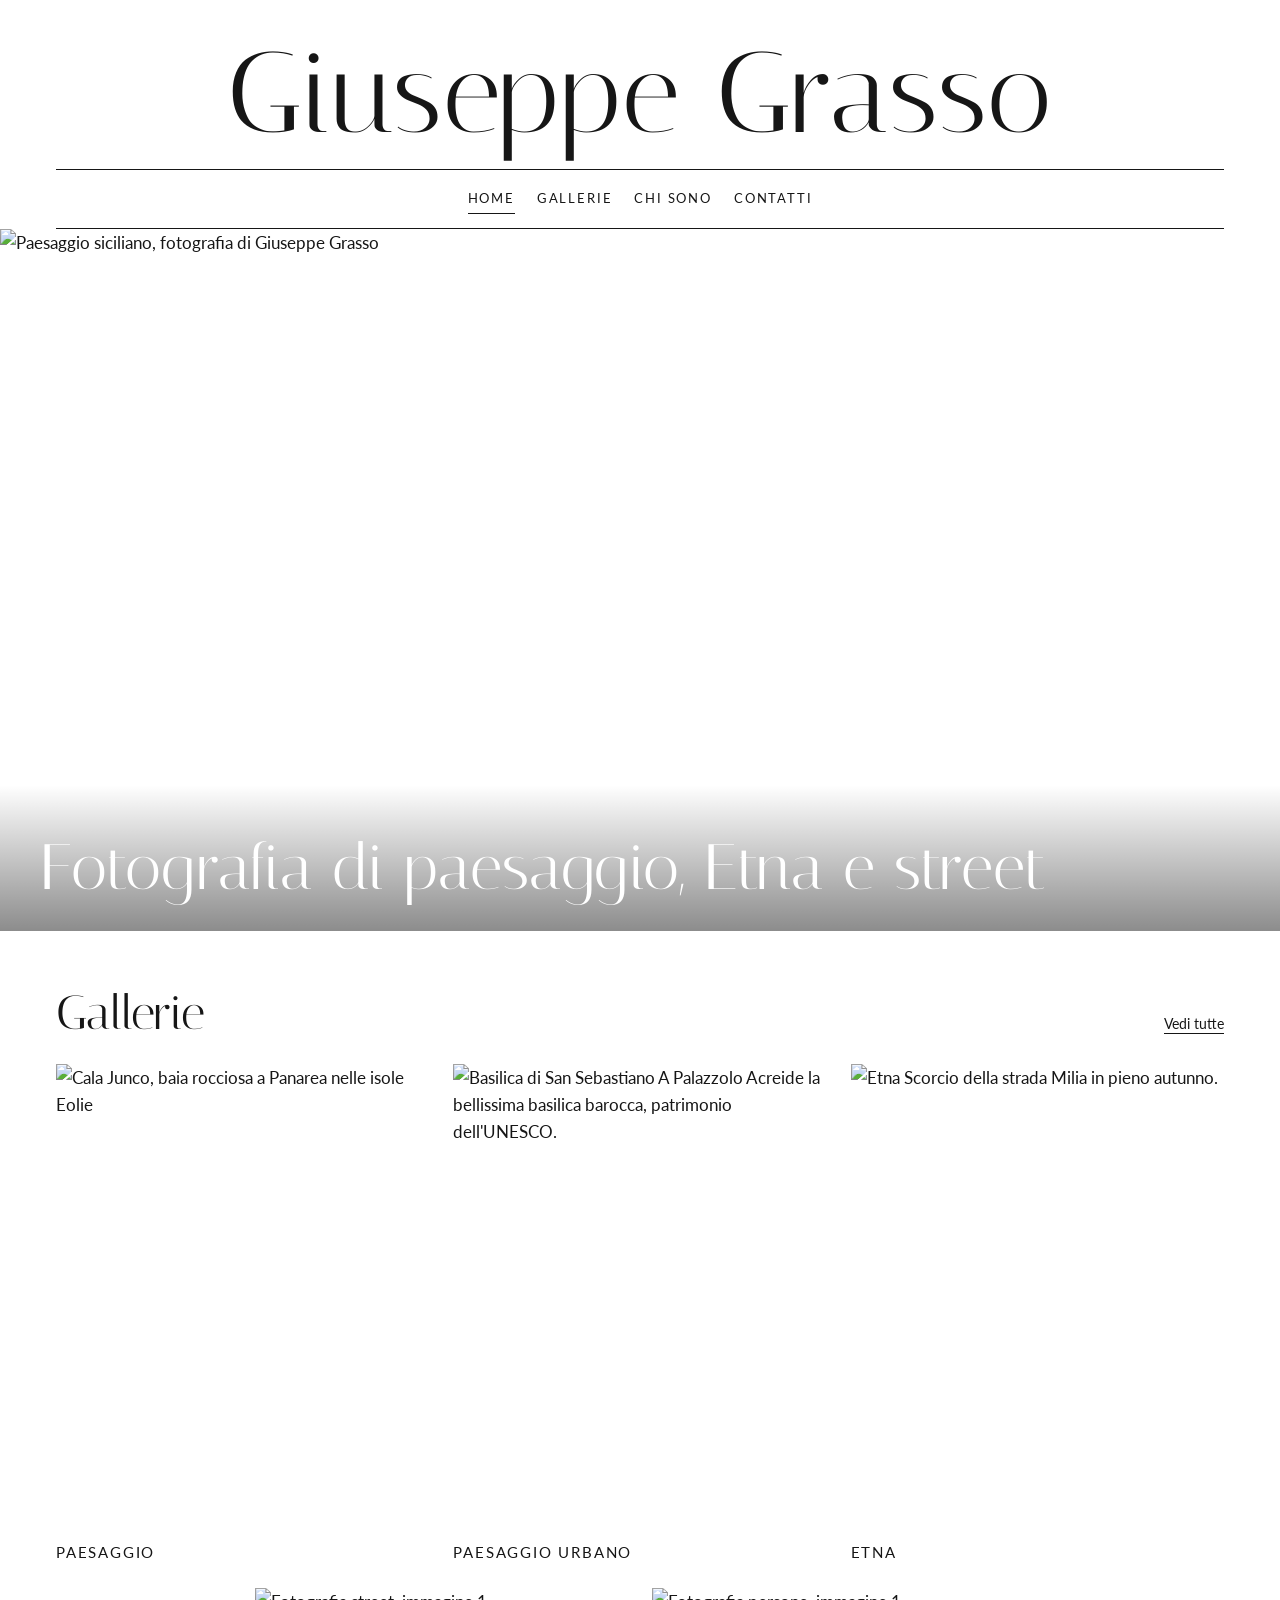
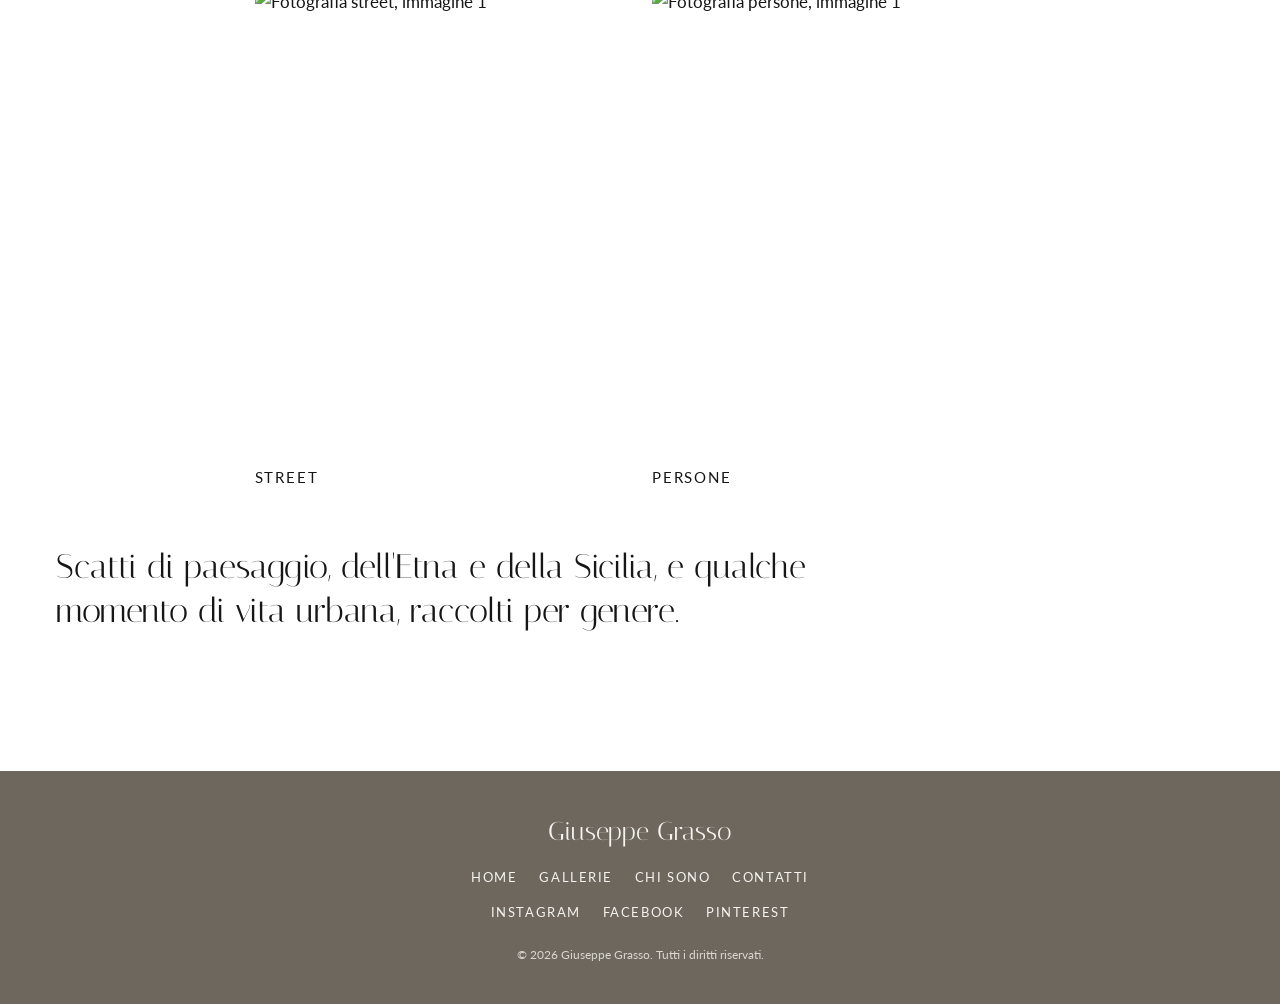
==== index.html @ 338a62e2 "Home: intestazione grande con il nome e gallerie più grandi - nome del sito in grande in alto, menu " ====
<!DOCTYPE html>
<html lang="it-it">
<head>
  <meta charset="utf-8">
  <meta name="viewport" content="width=device-width, initial-scale=1">
  <title>Giuseppe Grasso – Fotografia di paesaggio, Etna e street photography</title>
  <meta name="description" content="Portfolio fotografico di Giuseppe Grasso: paesaggi della Sicilia, Etna, street photography e ritratti.">
  <link rel="canonical" href="https://peppegrasso.it/">
  <meta property="og:type" content="website">
  <meta property="og:title" content="Giuseppe Grasso – Fotografia di paesaggio, Etna e street photography">
  <meta property="og:description" content="Portfolio fotografico di Giuseppe Grasso: paesaggi della Sicilia, Etna, street photography e ritratti.">
  <meta property="og:url" content="https://peppegrasso.it/">
  <meta property="og:image" content="https://peppegrasso.it/images/portfolio/paesaggio/big_72.jpg">
  <link rel="preconnect" href="https://fonts.googleapis.com">
  <link rel="preconnect" href="https://fonts.gstatic.com" crossorigin>
  <link href="https://fonts.googleapis.com/css2?family=Italiana&family=Lato:wght@300;400;700&display=swap" rel="stylesheet">
  <link rel="stylesheet" href="css/site.css">
</head>
<body class="page-home">
<header class="site-header site-header--home">
  <a class="brand-big" href="index.html">Giuseppe Grasso</a>
  <nav class="site-nav" aria-label="Principale">
    <a href="index.html" aria-current="page">Home</a>
    <a href="gallerie.html" >Gallerie</a>
    <a href="chi-sono.html" >Chi sono</a>
    <a href="contatti.html" >Contatti</a>
  </nav>
</header>

<main>
  <section class="hero">
    <img src="images/portfolio/paesaggio/big_72.jpg" alt="Paesaggio siciliano, fotografia di Giuseppe Grasso">
    <div class="hero-caption">
      <h1>Fotografia di paesaggio, Etna e street</h1>
    </div>
  </section>
  <section class="section">
    <div class="section-head">
      <h2>Gallerie</h2>
      <a class="more" href="gallerie.html">Vedi tutte</a>
    </div>
    <div class="genre-grid">
    <a class="genre-card" href="gallerie.html#paesaggio">
      <img src="images/portfolio/paesaggio/small_5.jpg" alt="Cala Junco, baia rocciosa a Panarea nelle isole Eolie" loading="lazy">
      <span class="genre-name">Paesaggio</span>
    </a>
    <a class="genre-card" href="gallerie.html#paesaggio-urbano">
      <img src="images/portfolio/paesaggio-urbano/small_84.jpg" alt="Basilica di San Sebastiano A Palazzolo Acreide la bellissima basilica barocca, patrimonio dell&#x27;UNESCO." loading="lazy">
      <span class="genre-name">Paesaggio urbano</span>
    </a>
    <a class="genre-card" href="gallerie.html#etna">
      <img src="images/portfolio/etna/small_20.jpg" alt="Etna Scorcio della strada Milia in pieno autunno." loading="lazy">
      <span class="genre-name">Etna</span>
    </a>
    <a class="genre-card" href="gallerie.html#street">
      <img src="images/portfolio/street/small_97.jpg" alt="Fotografia street, immagine 1" loading="lazy">
      <span class="genre-name">Street</span>
    </a>
    <a class="genre-card" href="gallerie.html#persone">
      <img src="images/portfolio/persone/small_13.jpg" alt="Fotografia persone, immagine 1" loading="lazy">
      <span class="genre-name">Persone</span>
    </a>
    </div>
  </section>
  <section class="section intro">
    <p>Scatti di paesaggio, dell'Etna e della Sicilia, e qualche momento di vita urbana, raccolti per genere.</p>
  </section>
</main>
<footer class="site-footer">
  <div class="footer-inner">
    <p class="footer-name">Giuseppe Grasso</p>
    <nav class="footer-nav" aria-label="Footer">
      <a href="index.html">Home</a>
      <a href="gallerie.html">Gallerie</a>
      <a href="chi-sono.html">Chi sono</a>
      <a href="contatti.html">Contatti</a>
    </nav>
    <p class="footer-social">
      <a href="https://www.instagram.com/giuseppegrasso.me/" rel="noopener">Instagram</a>
      <a href="https://www.facebook.com/peppegrasso" rel="noopener">Facebook</a>
      <a href="https://www.pinterest.it/giuseppegrasso/boards/" rel="noopener">Pinterest</a>
    </p>
    <p class="footer-copy">&copy; 2026 Giuseppe Grasso. Tutti i diritti riservati.</p>
  </div>
</footer>

</body>
</html>
---- css/site.css ----
/* Giuseppe Grasso – prototipo fase 3 */
:root {
  --bg: #ffffff;
  --grey: #f4f4f2;
  --text: #161616;
  --muted: #6b6b6b;
  --taupe: #6e675e;
  --taupe-text: #f5f3ef;
  --serif: 'Italiana', 'Times New Roman', serif;
  --sans: 'Lato', Arial, sans-serif;
  --gutter: 16px;
  --max: 1200px;
}
* { box-sizing: border-box; }
[hidden] { display: none !important; }
html { -webkit-text-size-adjust: 100%; }
body {
  margin: 0;
  background: var(--bg);
  color: var(--text);
  font-family: var(--sans);
  font-size: 17px;
  line-height: 1.6;
}
img { max-width: 100%; height: auto; display: block; }
a { color: inherit; }
h1, h2 { font-family: var(--serif); font-weight: 400; line-height: 1.1; margin: 0; }
h1 { font-size: clamp(48px, 7vw, 88px); }
h2 { font-size: clamp(32px, 4vw, 48px); }
p { margin: 0 0 1em; }

/* header */
.site-header {
  display: flex; flex-wrap: wrap; align-items: center; justify-content: space-between;
  gap: 12px 24px; padding: 20px var(--gutter); max-width: var(--max); margin: 0 auto;
  border-bottom: 1px solid var(--text);
}
.brand { font-family: var(--serif); font-size: 30px; text-decoration: none; letter-spacing: .5px; }
.site-nav { display: flex; flex-wrap: wrap; gap: 6px 22px; }
.site-nav a {
  font-size: 13px; text-transform: uppercase; letter-spacing: .14em; text-decoration: none;
  padding: 4px 0; border-bottom: 1px solid transparent;
}
.site-nav a:hover, .site-nav a[aria-current="page"] { border-bottom-color: var(--text); }

/* layout helpers */
main { display: block; }
.section { max-width: var(--max); margin: 0 auto; padding: 56px var(--gutter); }
.section-head { display: flex; align-items: baseline; justify-content: space-between; gap: 16px; margin-bottom: 24px; }
.more { font-size: 14px; text-decoration: underline; text-underline-offset: 4px; }

/* home */
.hero { position: relative; margin: 0; }
.hero img { width: 100%; height: min(78vh, 760px); min-height: 360px; object-fit: cover; }
.hero-caption {
  position: absolute; left: 0; right: 0; bottom: 0; padding: 48px var(--gutter) 28px;
  background: linear-gradient(to top, rgba(0,0,0,.45), transparent);
  color: #fff;
}
.hero-caption h1 { font-size: clamp(36px, 5vw, 64px); max-width: var(--max); margin: 0 auto; }
.genre-grid { display: grid; grid-template-columns: repeat(2, 1fr); gap: 16px; }
.genre-card { text-decoration: none; display: block; }
.genre-card img { width: 100%; aspect-ratio: 4 / 5; object-fit: cover; transition: opacity .3s; }
.genre-card:hover img { opacity: .85; }
.genre-name { display: block; margin-top: 10px; font-size: 14px; text-transform: uppercase; letter-spacing: .12em; }
.intro { padding-top: 0; }
.intro p { font-family: var(--serif); font-size: clamp(24px, 3vw, 34px); line-height: 1.3; max-width: 760px; }

/* gallerie */
.gallery-head { padding-bottom: 16px; }
.gallery-head h1 { font-size: clamp(48px, 6vw, 72px); margin-bottom: 20px; }
.toolbar { display: flex; flex-wrap: wrap; justify-content: space-between; align-items: center; gap: 16px; }
.filters, .sizes { display: flex; flex-wrap: wrap; gap: 8px; }
.chip {
  font: inherit; font-size: 13px; text-transform: uppercase; letter-spacing: .12em;
  padding: 8px 14px; border: 1px solid var(--text); background: transparent; color: var(--text); cursor: pointer;
}
.chip.is-active, .chip:hover { background: var(--text); color: #fff; }
.gallery { --cols: 4; column-count: var(--cols); column-gap: 14px; padding: 16px var(--gutter) 64px; max-width: var(--max); margin: 0 auto; }
.gallery[data-size="s"] { --cols: 6; }
.gallery[data-size="m"] { --cols: 4; }
.gallery[data-size="l"] { --cols: 2; }
.tile { margin: 0 0 14px; break-inside: avoid; }
.tile img { width: 100%; background: var(--grey); transition: opacity .3s; }
.tile-link:hover img { opacity: .88; }

/* lightbox */
.lb {
  position: fixed; inset: 0; z-index: 50; background: rgba(12,12,12,.94);
  display: flex; align-items: center; justify-content: center; padding: 56px 56px 40px;
}
.lb figure { margin: 0; max-width: 100%; max-height: 100%; text-align: center; }
.lb img { max-width: 100%; max-height: calc(100vh - 120px); margin: 0 auto; object-fit: contain; }
.lb figcaption { color: #ddd; font-size: 14px; margin-top: 10px; min-height: 1.4em; }
.lb button {
  position: absolute; background: transparent; border: 0; color: #fff; cursor: pointer;
  font-size: 40px; line-height: 1; padding: 8px 14px; font-family: var(--sans);
}
.lb-close { top: 8px; right: 8px; font-size: 36px; }
.lb-prev { left: 4px; top: 50%; transform: translateY(-50%); }
.lb-next { right: 4px; top: 50%; transform: translateY(-50%); }

/* chi sono */
.about { display: grid; grid-template-columns: 1fr 1fr; gap: 48px; align-items: start; }
.about-photo img { width: 100%; }
.about-text h1 { margin-bottom: 24px; }
.lead { font-family: var(--serif); font-size: clamp(22px, 2.4vw, 28px); line-height: 1.35; }

/* contatti */
.contact { display: grid; grid-template-columns: 1fr 1.2fr; gap: 56px; align-items: start; }
.contact-intro h1 { margin-bottom: 24px; }
.contact-intro .mail a { font-size: 18px; }
.contact-intro .where { color: var(--muted); }
.contact-form { display: flex; flex-direction: column; gap: 6px; }
.contact-form label { font-size: 13px; text-transform: uppercase; letter-spacing: .12em; margin-top: 14px; }
.contact-form input, .contact-form textarea {
  font: inherit; font-size: 16px; padding: 10px 0; border: 0; border-bottom: 1px solid var(--text);
  background: transparent; border-radius: 0; width: 100%;
}
.contact-form textarea { resize: vertical; }
.contact-form input:focus, .contact-form textarea:focus { outline: 2px solid var(--taupe); outline-offset: 2px; }
.btn {
  align-self: flex-start; margin-top: 24px; font: inherit; font-size: 14px; text-transform: uppercase; letter-spacing: .14em;
  padding: 14px 32px; background: var(--text); color: #fff; border: 0; cursor: pointer;
}
.btn:hover { background: var(--taupe); }

/* footer */
.site-footer { background: var(--taupe); color: var(--taupe-text); margin-top: 48px; }
.footer-inner { max-width: var(--max); margin: 0 auto; padding: 40px var(--gutter); display: flex; flex-direction: column; align-items: center; gap: 14px; text-align: center; }
.footer-name { font-family: var(--serif); font-size: 26px; margin: 0; }
.footer-nav, .footer-social { display: flex; flex-wrap: wrap; justify-content: center; gap: 8px 22px; margin: 0; font-size: 13px; text-transform: uppercase; letter-spacing: .12em; }
.footer-nav a, .footer-social a { color: var(--taupe-text); text-decoration: none; }
.footer-nav a:hover, .footer-social a:hover { text-decoration: underline; }
.footer-copy { margin: 8px 0 0; font-size: 12px; opacity: .8; }

/* responsive */
@media (min-width: 720px) {
  .genre-grid { grid-template-columns: repeat(5, 1fr); }
}
@media (max-width: 719px) {
  .gallery[data-size="s"] { --cols: 3; }
  .gallery[data-size="m"] { --cols: 2; }
  .gallery[data-size="l"] { --cols: 1; }
  .lb { padding: 48px 12px 32px; }
  .lb-prev, .lb-next { font-size: 34px; }
  .about, .contact { grid-template-columns: 1fr; gap: 32px; }
}

/* home: intestazione grande con il nome */
.site-header--home {
  flex-direction: column; align-items: center; justify-content: center; text-align: center;
  padding: 36px var(--gutter) 0; gap: 18px; border-bottom: 0;
}
.brand-big {
  font-family: var(--serif); font-size: clamp(54px, 9vw, 116px); line-height: 1;
  letter-spacing: .01em; text-decoration: none; text-align: center;
}
.site-header--home .site-nav {
  justify-content: center; width: 100%; max-width: var(--max);
  border-top: 1px solid var(--text); border-bottom: 1px solid var(--text);
  padding: 14px 0; margin: 0 auto;
}
/* home: card gallerie più grandi, 3 per riga (le ultime due centrate) */
@media (min-width: 720px) {
  .genre-grid { display: flex; flex-wrap: wrap; justify-content: center; gap: 24px; }
  .genre-grid .genre-card { flex: 0 0 calc((100% - 48px) / 3); }
  .genre-card img { aspect-ratio: 4 / 5; }
  .genre-name { font-size: 15px; }
}
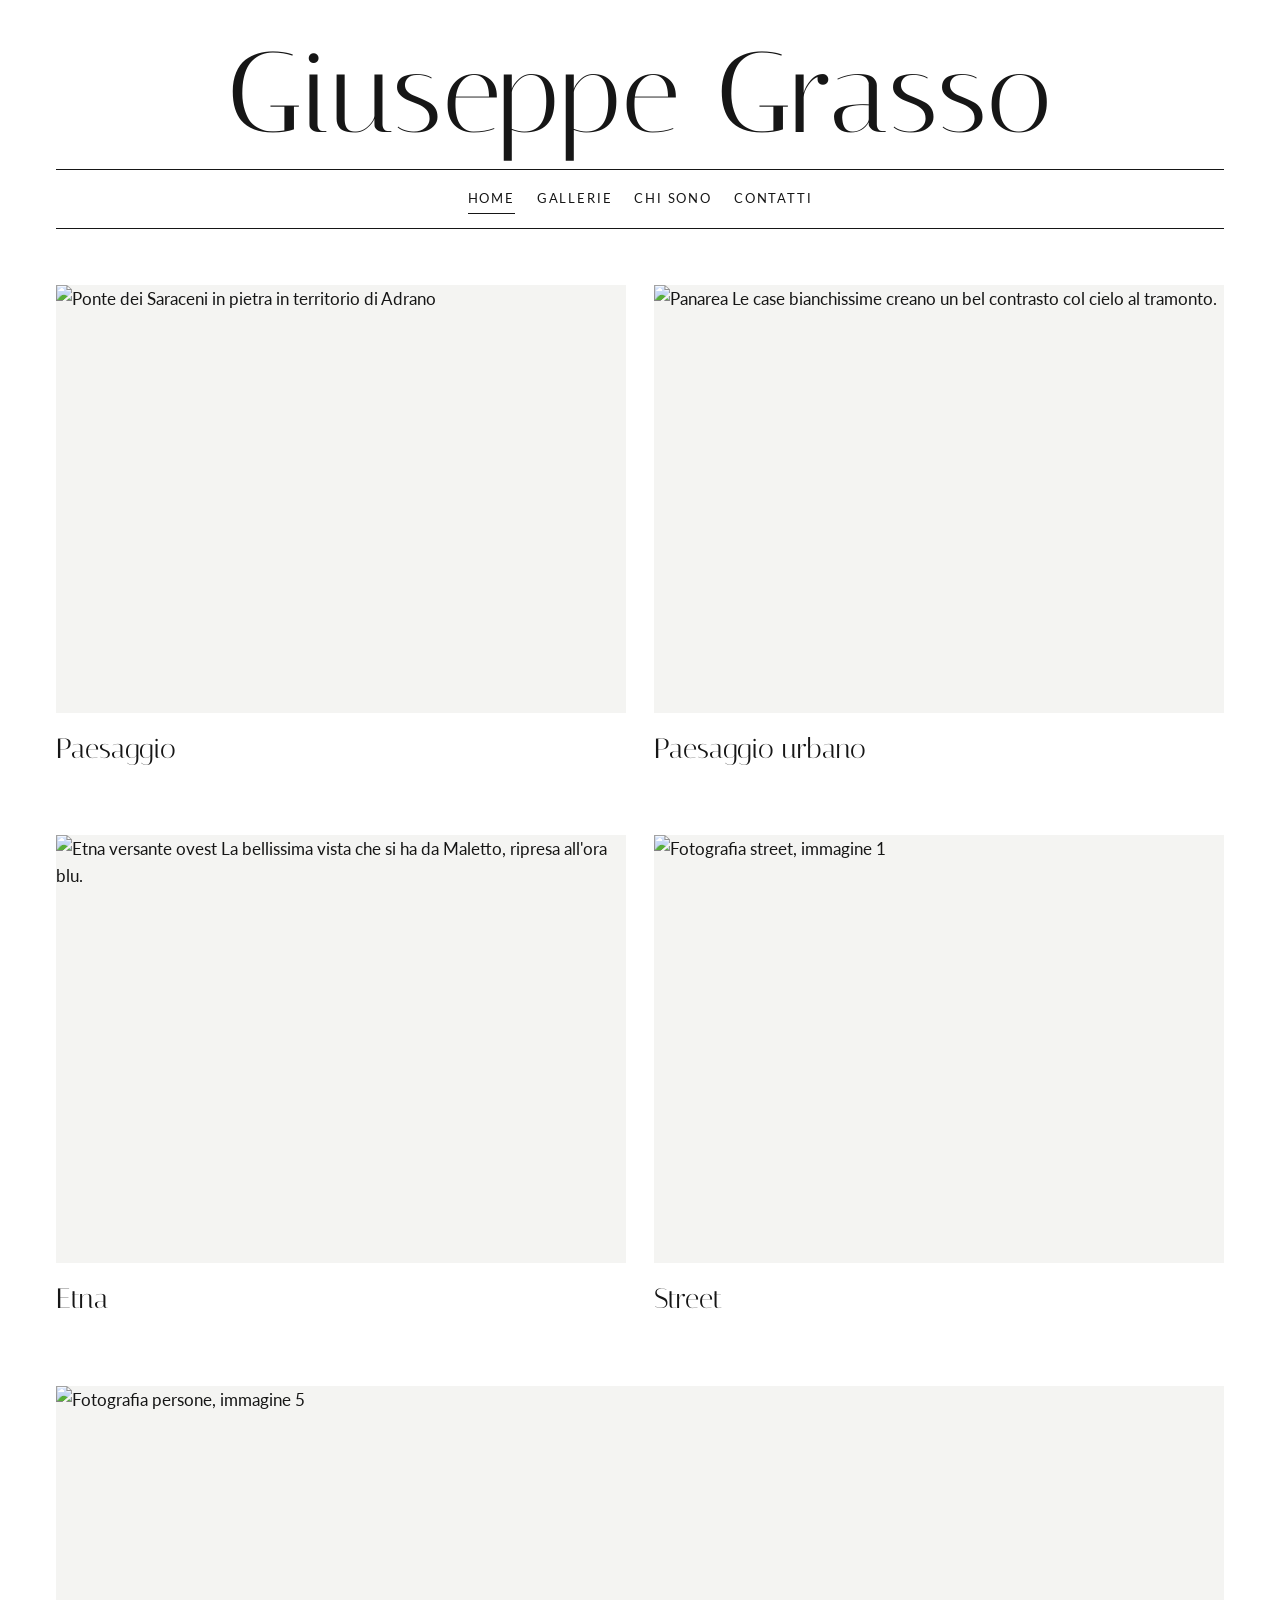
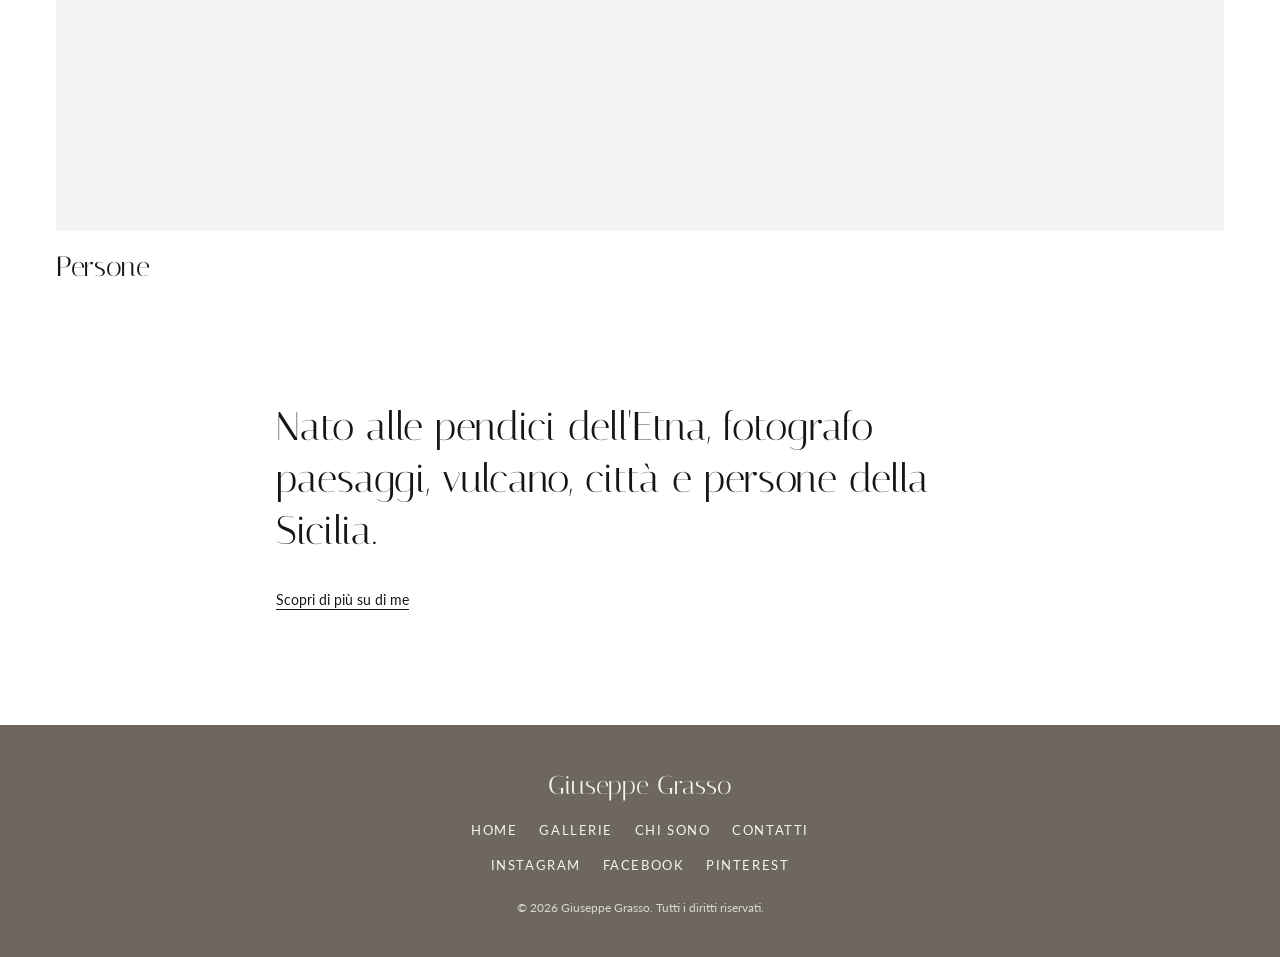
==== commit b096e78b: "Home: cinque gallerie come riquadri grandi - niente foto a tutta larghezza in alto, nome grande e me" ====
--- a/index.html
+++ b/index.html
@@ -26,44 +26,42 @@
     <a href="contatti.html" >Contatti</a>
   </nav>
 </header>
-
 <main>
-  <section class="hero">
-    <img src="images/portfolio/paesaggio/big_72.jpg" alt="Paesaggio siciliano, fotografia di Giuseppe Grasso">
-    <div class="hero-caption">
-      <h1>Fotografia di paesaggio, Etna e street</h1>
-    </div>
+  <section class="home-grid" aria-label="Gallerie">
+    <a class="card" href="gallerie.html#paesaggio">
+      <figure>
+        <img src="images/portfolio/paesaggio/big_55.jpg" alt="Ponte dei Saraceni in pietra in territorio di Adrano" loading="lazy" decoding="async">
+        <figcaption>Paesaggio</figcaption>
+      </figure>
+    </a>
+    <a class="card" href="gallerie.html#paesaggio-urbano">
+      <figure>
+        <img src="images/portfolio/paesaggio-urbano/big_43.jpg" alt="Panarea Le case bianchissime creano un bel contrasto col cielo al tramonto." loading="lazy" decoding="async">
+        <figcaption>Paesaggio urbano</figcaption>
+      </figure>
+    </a>
+    <a class="card" href="gallerie.html#etna">
+      <figure>
+        <img src="images/portfolio/etna/big_36.jpg" alt="Etna versante ovest La bellissima vista che si ha da Maletto, ripresa all&#x27;ora blu." loading="lazy" decoding="async">
+        <figcaption>Etna</figcaption>
+      </figure>
+    </a>
+    <a class="card" href="gallerie.html#street">
+      <figure>
+        <img src="images/portfolio/street/big_97.jpg" alt="Fotografia street, immagine 1" loading="lazy" decoding="async">
+        <figcaption>Street</figcaption>
+      </figure>
+    </a>
+    <a class="card" href="gallerie.html#persone">
+      <figure>
+        <img src="images/portfolio/persone/big_71.jpg" alt="Fotografia persone, immagine 5" loading="lazy" decoding="async">
+        <figcaption>Persone</figcaption>
+      </figure>
+    </a>
   </section>
-  <section class="section">
-    <div class="section-head">
-      <h2>Gallerie</h2>
-      <a class="more" href="gallerie.html">Vedi tutte</a>
-    </div>
-    <div class="genre-grid">
-    <a class="genre-card" href="gallerie.html#paesaggio">
-      <img src="images/portfolio/paesaggio/small_5.jpg" alt="Cala Junco, baia rocciosa a Panarea nelle isole Eolie" loading="lazy">
-      <span class="genre-name">Paesaggio</span>
-    </a>
-    <a class="genre-card" href="gallerie.html#paesaggio-urbano">
-      <img src="images/portfolio/paesaggio-urbano/small_84.jpg" alt="Basilica di San Sebastiano A Palazzolo Acreide la bellissima basilica barocca, patrimonio dell&#x27;UNESCO." loading="lazy">
-      <span class="genre-name">Paesaggio urbano</span>
-    </a>
-    <a class="genre-card" href="gallerie.html#etna">
-      <img src="images/portfolio/etna/small_20.jpg" alt="Etna Scorcio della strada Milia in pieno autunno." loading="lazy">
-      <span class="genre-name">Etna</span>
-    </a>
-    <a class="genre-card" href="gallerie.html#street">
-      <img src="images/portfolio/street/small_97.jpg" alt="Fotografia street, immagine 1" loading="lazy">
-      <span class="genre-name">Street</span>
-    </a>
-    <a class="genre-card" href="gallerie.html#persone">
-      <img src="images/portfolio/persone/small_13.jpg" alt="Fotografia persone, immagine 1" loading="lazy">
-      <span class="genre-name">Persone</span>
-    </a>
-    </div>
-  </section>
-  <section class="section intro">
-    <p>Scatti di paesaggio, dell'Etna e della Sicilia, e qualche momento di vita urbana, raccolti per genere.</p>
+  <section class="home-intro">
+    <p>Nato alle pendici dell'Etna, fotografo paesaggi, vulcano, città e persone della Sicilia.</p>
+    <a class="btn-link" href="chi-sono.html">Scopri di più su di me</a>
   </section>
 </main>
 <footer class="site-footer">
@@ -83,6 +81,5 @@
     <p class="footer-copy">&copy; 2026 Giuseppe Grasso. Tutti i diritti riservati.</p>
   </div>
 </footer>
-
 </body>
 </html>
--- a/css/site.css
+++ b/css/site.css
@@ -168,3 +168,43 @@
   .genre-card img { aspect-ratio: 4 / 5; }
   .genre-name { font-size: 15px; }
 }
+
+/* gallerie: selezione impilata per genere */
+.genre-nav { display: flex; flex-wrap: wrap; gap: 8px; margin-top: 24px; }
+.genre-nav .chip { text-decoration: none; display: inline-block; }
+.genre-nav .chip.is-active { background: var(--text); color: #fff; }
+.stack { max-width: 960px; margin: 0 auto; padding: 48px var(--gutter) 0; }
+.stack-head { margin-bottom: 48px; }
+.stack-head h2 { font-size: clamp(40px, 5vw, 64px); margin-bottom: 12px; }
+.stack-head p { color: var(--muted); font-size: 18px; margin: 0; }
+.stack-photos figure { margin: 0 0 64px; }
+.stack-photos img { width: 100%; height: auto; background: var(--grey); }
+.stack-foot {
+  display: flex; flex-wrap: wrap; justify-content: space-between; align-items: center; gap: 20px;
+  padding: 28px 0 72px; border-top: 1px solid var(--text);
+}
+.stack-pn { display: flex; flex-wrap: wrap; gap: 24px 40px; }
+.stack-pn a { font-family: var(--serif); font-size: clamp(24px, 3vw, 34px); text-decoration: none; }
+.stack-pn a:hover { text-decoration: underline; text-underline-offset: 6px; }
+.btn-link {
+  background: none; border: 0; padding: 0; font: inherit; font-size: 14px; cursor: pointer;
+  text-decoration: underline; text-underline-offset: 4px; color: var(--text);
+}
+.grid-title { font-size: clamp(32px, 4vw, 48px); margin-top: 20px; }
+
+/* home: cinque gallerie come riquadri grandi */
+.home-grid { display: grid; grid-template-columns: 1fr 1fr; gap: 64px 28px; max-width: var(--max); margin: 56px auto 0; padding: 0 var(--gutter); }
+.home-grid .card { text-decoration: none; display: block; }
+.home-grid figure { margin: 0; }
+.home-grid img { width: 100%; aspect-ratio: 4 / 3; object-fit: cover; background: var(--grey); transition: opacity .3s; }
+.home-grid .card:hover img { opacity: .9; }
+.home-grid figcaption { font-family: var(--serif); font-size: 28px; margin-top: 14px; }
+.home-grid .card:last-child:nth-child(odd) { grid-column: 1 / -1; }
+.home-grid .card:last-child:nth-child(odd) img { aspect-ratio: 21 / 8; }
+.home-intro { max-width: 760px; margin: 112px auto 112px; padding: 0 var(--gutter); }
+.home-intro p { font-family: var(--serif); font-size: clamp(28px, 3.4vw, 40px); line-height: 1.3; margin-bottom: 28px; }
+@media (max-width: 719px) {
+  .home-grid { grid-template-columns: 1fr; gap: 48px; }
+  .home-grid .card:last-child:nth-child(odd) img { aspect-ratio: 4 / 3; }
+  .home-grid figcaption { font-size: 24px; }
+}
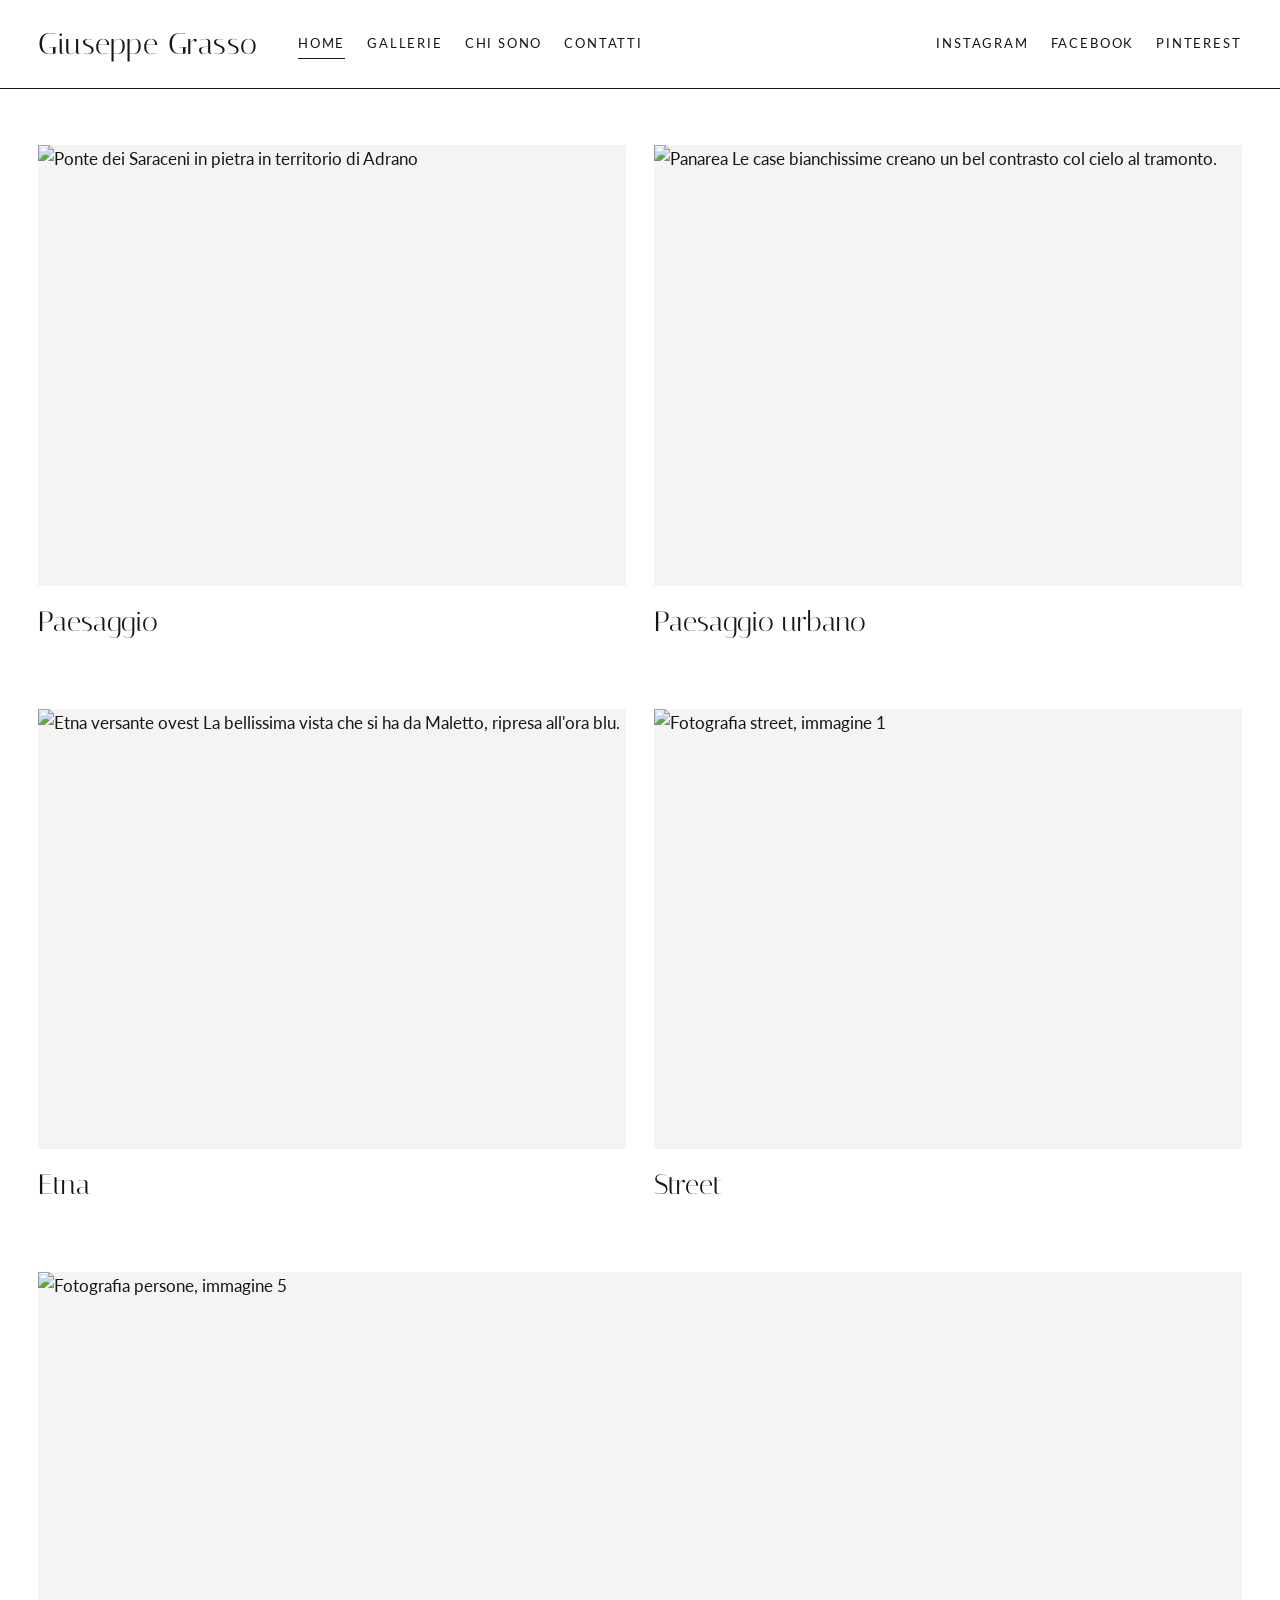
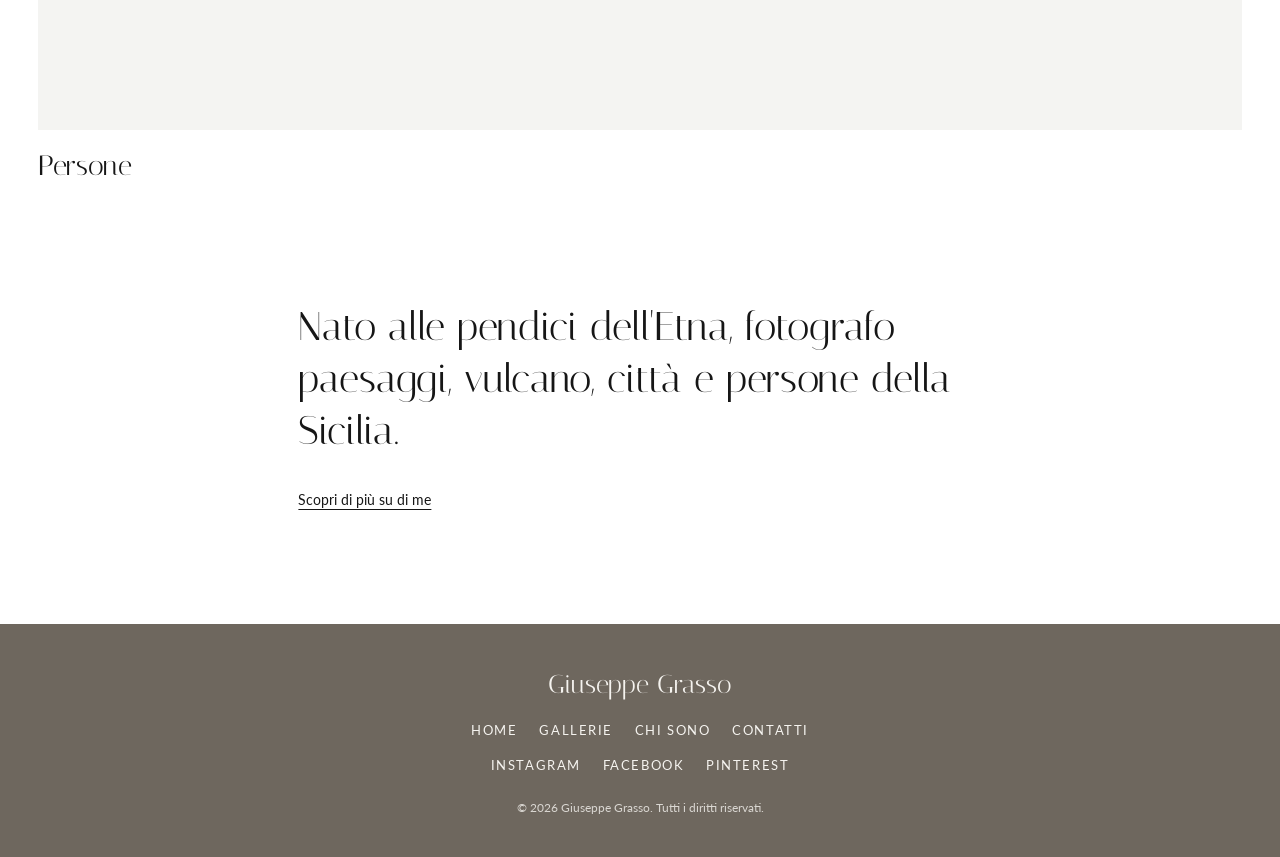
==== commit 0d7d6e3c: "Intestazione come nell'esempio e layout più largo - nome e menu a sinistra, social a destra, su tutt" ====
--- a/index.html
+++ b/index.html
@@ -17,13 +17,20 @@
   <link rel="stylesheet" href="css/site.css">
 </head>
 <body class="page-home">
-<header class="site-header site-header--home">
-  <a class="brand-big" href="index.html">Giuseppe Grasso</a>
-  <nav class="site-nav" aria-label="Principale">
-    <a href="index.html" aria-current="page">Home</a>
-    <a href="gallerie.html" >Gallerie</a>
-    <a href="chi-sono.html" >Chi sono</a>
-    <a href="contatti.html" >Contatti</a>
+<header class="site-header">
+  <div class="header-left">
+    <a class="brand" href="index.html">Giuseppe Grasso</a>
+    <nav class="site-nav" aria-label="Principale">
+      <a href="index.html" aria-current="page">Home</a>
+      <a href="gallerie.html">Gallerie</a>
+      <a href="chi-sono.html">Chi sono</a>
+      <a href="contatti.html">Contatti</a>
+    </nav>
+  </div>
+  <nav class="header-social" aria-label="Social">
+    <a href="https://www.instagram.com/giuseppegrasso.me/" rel="noopener">Instagram</a>
+    <a href="https://www.facebook.com/peppegrasso" rel="noopener">Facebook</a>
+    <a href="https://www.pinterest.it/giuseppegrasso/boards/" rel="noopener">Pinterest</a>
   </nav>
 </header>
 <main>
--- a/css/site.css
+++ b/css/site.css
@@ -8,8 +8,8 @@
   --taupe-text: #f5f3ef;
   --serif: 'Italiana', 'Times New Roman', serif;
   --sans: 'Lato', Arial, sans-serif;
-  --gutter: 16px;
-  --max: 1200px;
+  --gutter: clamp(16px, 3vw, 48px);
+  --max: 1440px;
 }
 * { box-sizing: border-box; }
 [hidden] { display: none !important; }
@@ -32,10 +32,13 @@
 /* header */
 .site-header {
   display: flex; flex-wrap: wrap; align-items: center; justify-content: space-between;
-  gap: 12px 24px; padding: 20px var(--gutter); max-width: var(--max); margin: 0 auto;
-  border-bottom: 1px solid var(--text);
-}
-.brand { font-family: var(--serif); font-size: 30px; text-decoration: none; letter-spacing: .5px; }
+  gap: 12px 24px; padding: 20px var(--gutter); border-bottom: 1px solid var(--text);
+}
+.header-left { display: flex; flex-wrap: wrap; align-items: center; gap: 10px 40px; }
+.header-social { display: flex; flex-wrap: wrap; gap: 6px 22px; }
+.header-social a { font-size: 13px; text-transform: uppercase; letter-spacing: .14em; text-decoration: none; padding: 4px 0; border-bottom: 1px solid transparent; }
+.header-social a:hover { border-bottom-color: var(--text); }
+.brand { font-family: var(--serif); font-size: 30px; white-space: nowrap; text-decoration: none; letter-spacing: .5px; }
 .site-nav { display: flex; flex-wrap: wrap; gap: 6px 22px; }
 .site-nav a {
   font-size: 13px; text-transform: uppercase; letter-spacing: .14em; text-decoration: none;
@@ -173,7 +176,7 @@
 .genre-nav { display: flex; flex-wrap: wrap; gap: 8px; margin-top: 24px; }
 .genre-nav .chip { text-decoration: none; display: inline-block; }
 .genre-nav .chip.is-active { background: var(--text); color: #fff; }
-.stack { max-width: 960px; margin: 0 auto; padding: 48px var(--gutter) 0; }
+.stack { max-width: 1200px; margin: 0 auto; padding: 48px var(--gutter) 0; }
 .stack-head { margin-bottom: 48px; }
 .stack-head h2 { font-size: clamp(40px, 5vw, 64px); margin-bottom: 12px; }
 .stack-head p { color: var(--muted); font-size: 18px; margin: 0; }
@@ -208,3 +211,9 @@
   .home-grid .card:last-child:nth-child(odd) img { aspect-ratio: 4 / 3; }
   .home-grid figcaption { font-size: 24px; }
 }
+
+/* header: nome e menu a sinistra, social a destra */
+@media (max-width: 719px) {
+  .header-left { gap: 10px 22px; }
+  .header-social { width: 100%; justify-content: flex-start; }
+}
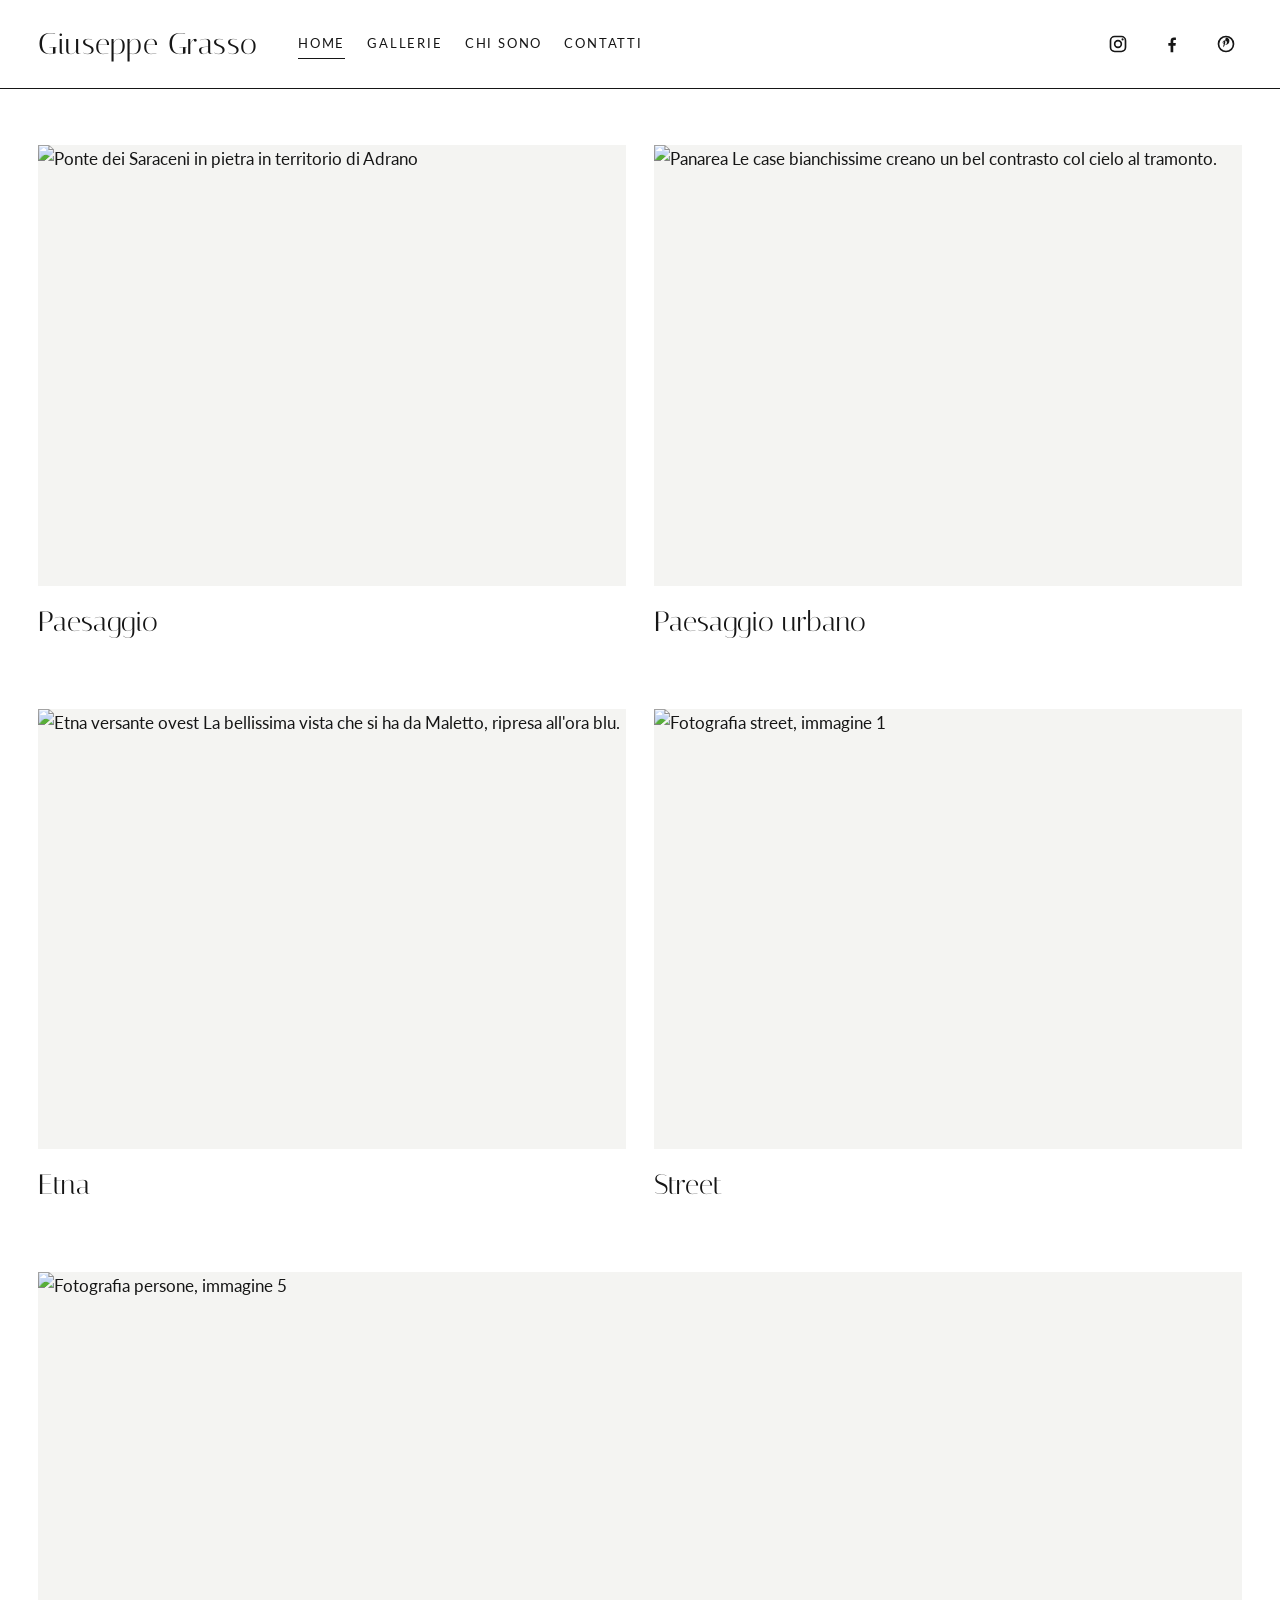
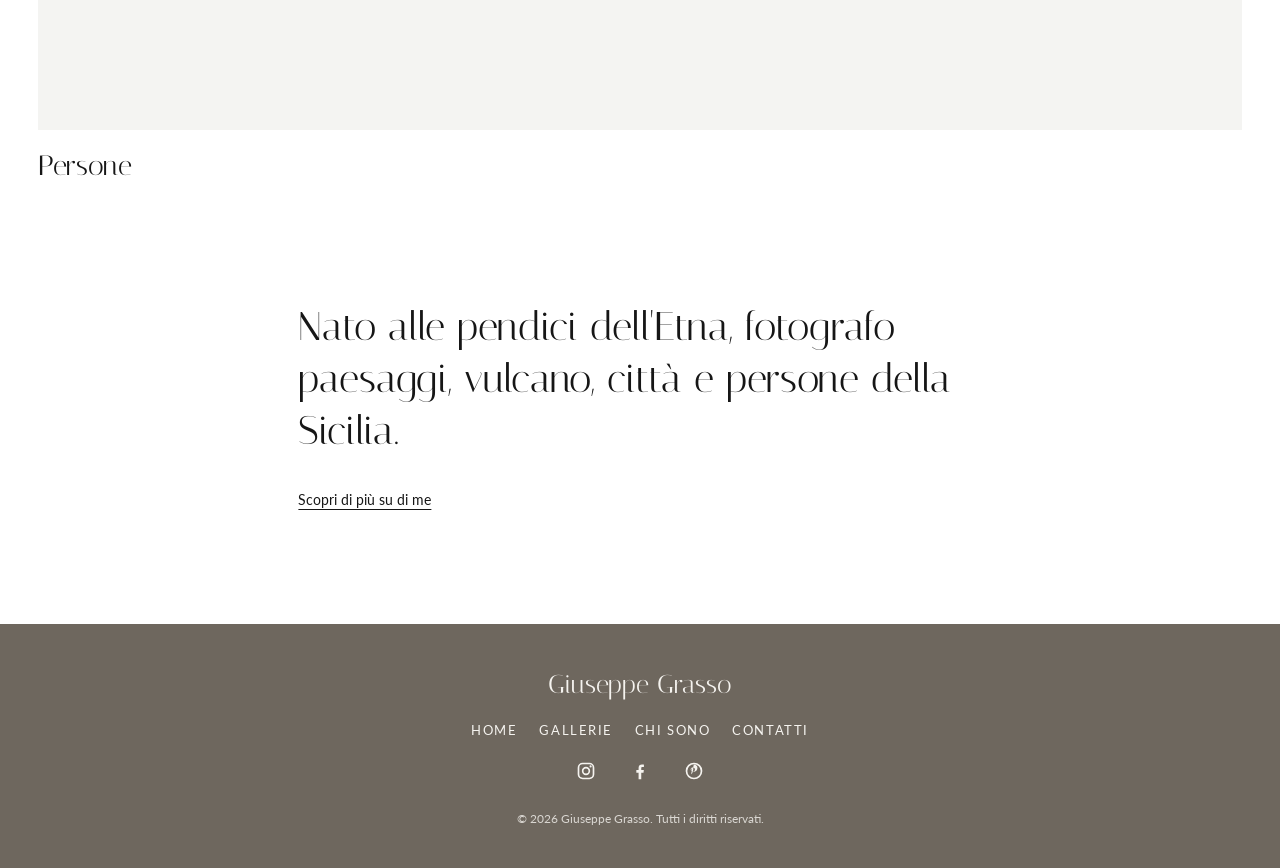
==== commit 2f24876e: "Social: icone al posto del testo, in alto e nel piè di pagina Co-Authored-By: Claude Haiku 5.5 <nore" ====
--- a/index.html
+++ b/index.html
@@ -28,9 +28,9 @@
     </nav>
   </div>
   <nav class="header-social" aria-label="Social">
-    <a href="https://www.instagram.com/giuseppegrasso.me/" rel="noopener">Instagram</a>
-    <a href="https://www.facebook.com/peppegrasso" rel="noopener">Facebook</a>
-    <a href="https://www.pinterest.it/giuseppegrasso/boards/" rel="noopener">Pinterest</a>
+    <a href="https://www.instagram.com/giuseppegrasso.me/" rel="noopener" aria-label="Instagram" title="Instagram"><svg viewBox="0 0 24 24" width="20" height="20" aria-hidden="true" focusable="false"><rect x="3" y="3" width="18" height="18" rx="5" fill="none" stroke="currentColor" stroke-width="2"/><circle cx="12" cy="12" r="4" fill="none" stroke="currentColor" stroke-width="2"/><circle cx="17.5" cy="6.5" r="1.3" fill="currentColor"/></svg></a>
+    <a href="https://www.facebook.com/peppegrasso" rel="noopener" aria-label="Facebook" title="Facebook"><svg viewBox="0 0 24 24" width="20" height="20" aria-hidden="true" focusable="false"><path fill="currentColor" d="M13.5 22v-8h2.7l.4-3.2h-3.1V8.8c0-.9.3-1.5 1.6-1.5h1.6V4.4c-.3 0-1.3-.1-2.4-.1-2.4 0-4 1.4-4 4.1v2.4H7.6V14h2.7v8z"/></svg></a>
+    <a href="https://www.pinterest.it/giuseppegrasso/boards/" rel="noopener" aria-label="Pinterest" title="Pinterest"><svg viewBox="0 0 24 24" width="20" height="20" aria-hidden="true" focusable="false"><circle cx="12" cy="12" r="9" fill="none" stroke="currentColor" stroke-width="2"/><path fill="currentColor" d="M11 7.5c-1.9 0-3 1.3-3 2.8 0 .8.3 1.4.9 1.7.1 0 .2 0 .2-.1l.1-.4c0-.1 0-.2-.1-.3-.2-.2-.3-.5-.3-.9 0-1.2.9-2.3 2.3-2.3 1.3 0 2 .8 2 1.8 0 1.4-.6 2.5-1.5 2.5-.5 0-.9-.4-.8-1 .2-.7.5-1.5.5-2 0-.5-.3-.9-.8-.9-.6 0-1.1.6-1.1 1.5 0 .5.2.9.2.9l-.7 3c-.2.9 0 2 0 2.1h.1c.1-.1.9-1.1 1.2-2.1l.5-1.9c.2.5.9.9 1.7.9 2.2 0 3.7-2 3.7-4.7 0-2-1.7-3.9-4.3-3.9z"/></svg></a>
   </nav>
 </header>
 <main>
@@ -81,9 +81,9 @@
       <a href="contatti.html">Contatti</a>
     </nav>
     <p class="footer-social">
-      <a href="https://www.instagram.com/giuseppegrasso.me/" rel="noopener">Instagram</a>
-      <a href="https://www.facebook.com/peppegrasso" rel="noopener">Facebook</a>
-      <a href="https://www.pinterest.it/giuseppegrasso/boards/" rel="noopener">Pinterest</a>
+      <a href="https://www.instagram.com/giuseppegrasso.me/" rel="noopener" aria-label="Instagram" title="Instagram"><svg viewBox="0 0 24 24" width="20" height="20" aria-hidden="true" focusable="false"><rect x="3" y="3" width="18" height="18" rx="5" fill="none" stroke="currentColor" stroke-width="2"/><circle cx="12" cy="12" r="4" fill="none" stroke="currentColor" stroke-width="2"/><circle cx="17.5" cy="6.5" r="1.3" fill="currentColor"/></svg></a>
+      <a href="https://www.facebook.com/peppegrasso" rel="noopener" aria-label="Facebook" title="Facebook"><svg viewBox="0 0 24 24" width="20" height="20" aria-hidden="true" focusable="false"><path fill="currentColor" d="M13.5 22v-8h2.7l.4-3.2h-3.1V8.8c0-.9.3-1.5 1.6-1.5h1.6V4.4c-.3 0-1.3-.1-2.4-.1-2.4 0-4 1.4-4 4.1v2.4H7.6V14h2.7v8z"/></svg></a>
+      <a href="https://www.pinterest.it/giuseppegrasso/boards/" rel="noopener" aria-label="Pinterest" title="Pinterest"><svg viewBox="0 0 24 24" width="20" height="20" aria-hidden="true" focusable="false"><circle cx="12" cy="12" r="9" fill="none" stroke="currentColor" stroke-width="2"/><path fill="currentColor" d="M11 7.5c-1.9 0-3 1.3-3 2.8 0 .8.3 1.4.9 1.7.1 0 .2 0 .2-.1l.1-.4c0-.1 0-.2-.1-.3-.2-.2-.3-.5-.3-.9 0-1.2.9-2.3 2.3-2.3 1.3 0 2 .8 2 1.8 0 1.4-.6 2.5-1.5 2.5-.5 0-.9-.4-.8-1 .2-.7.5-1.5.5-2 0-.5-.3-.9-.8-.9-.6 0-1.1.6-1.1 1.5 0 .5.2.9.2.9l-.7 3c-.2.9 0 2 0 2.1h.1c.1-.1.9-1.1 1.2-2.1l.5-1.9c.2.5.9.9 1.7.9 2.2 0 3.7-2 3.7-4.7 0-2-1.7-3.9-4.3-3.9z"/></svg></a>
     </p>
     <p class="footer-copy">&copy; 2026 Giuseppe Grasso. Tutti i diritti riservati.</p>
   </div>
--- a/css/site.css
+++ b/css/site.css
@@ -217,3 +217,8 @@
   .header-left { gap: 10px 22px; }
   .header-social { width: 100%; justify-content: flex-start; }
 }
+
+/* icone social */
+.header-social a, .footer-social a { display: inline-flex; align-items: center; justify-content: center; line-height: 0; padding: 6px; }
+.header-social a svg { width: 20px; height: 20px; }
+.footer-social a svg { width: 20px; height: 20px; }
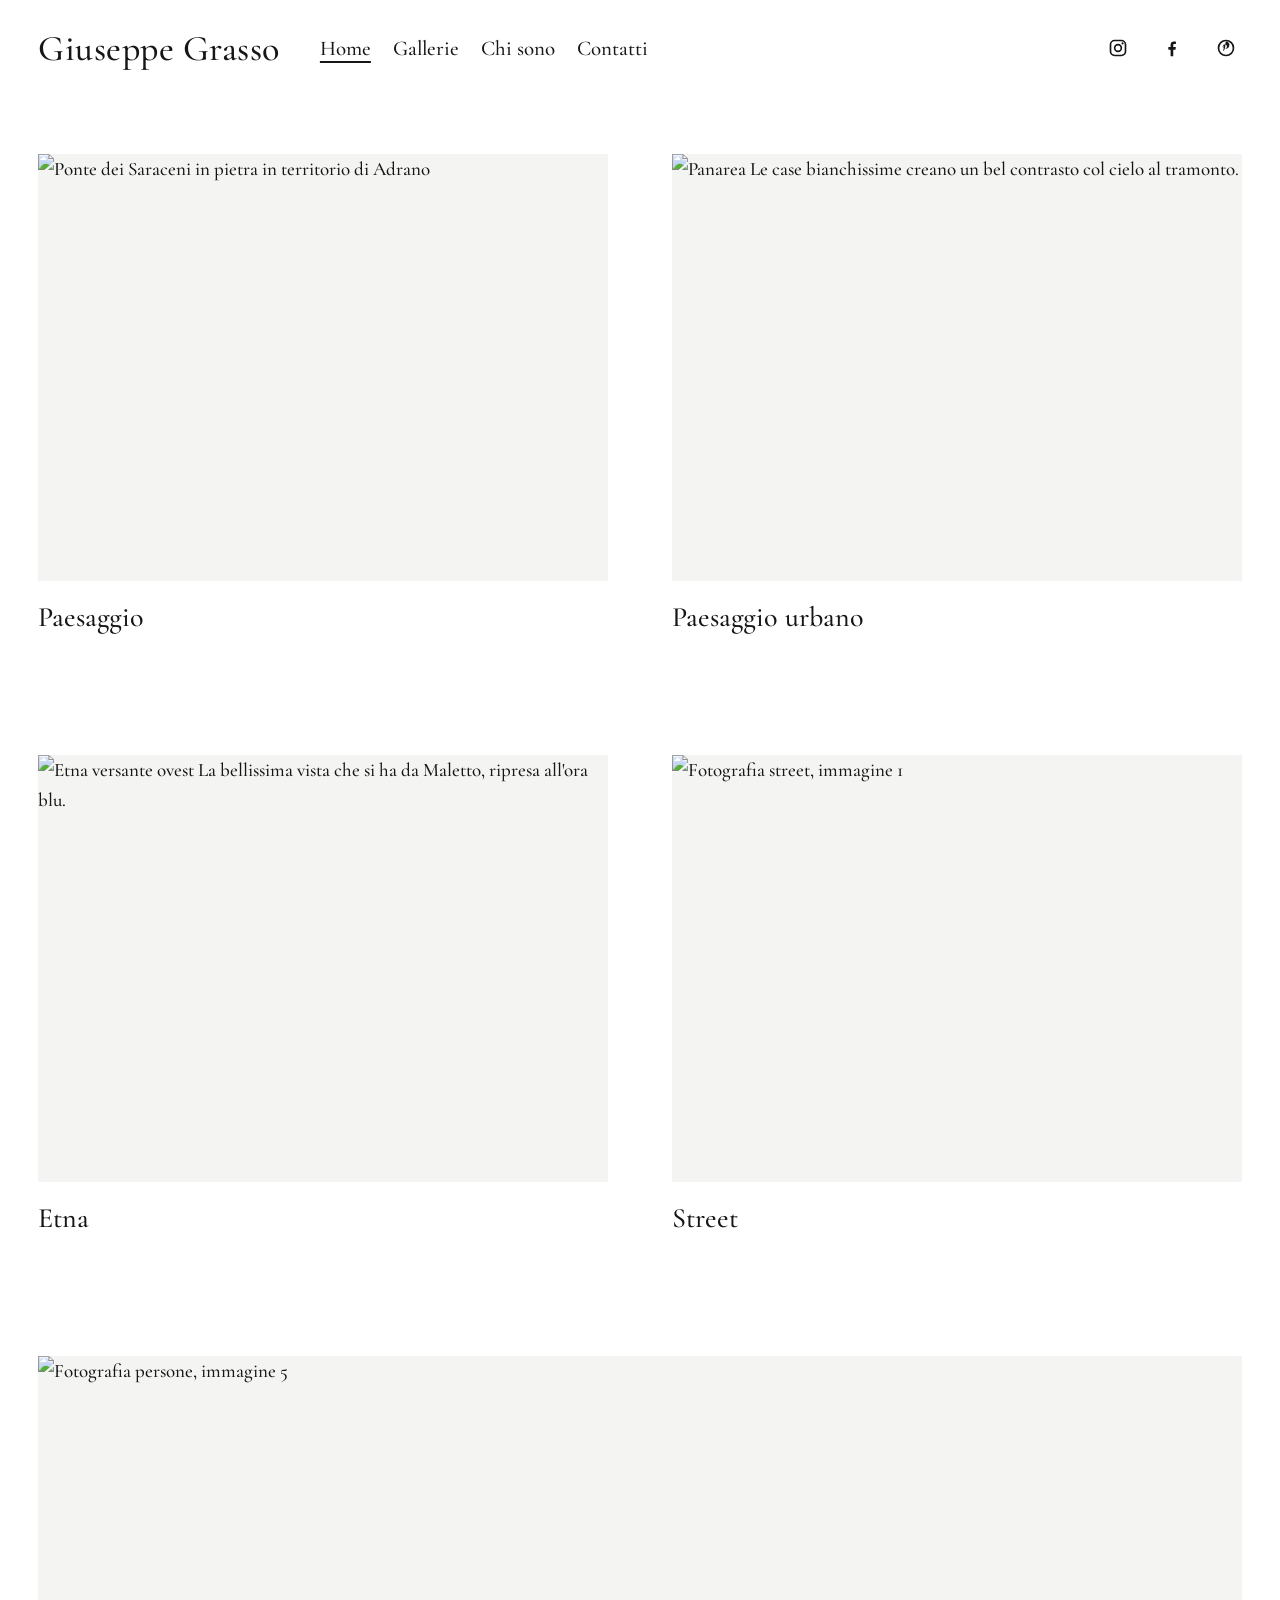
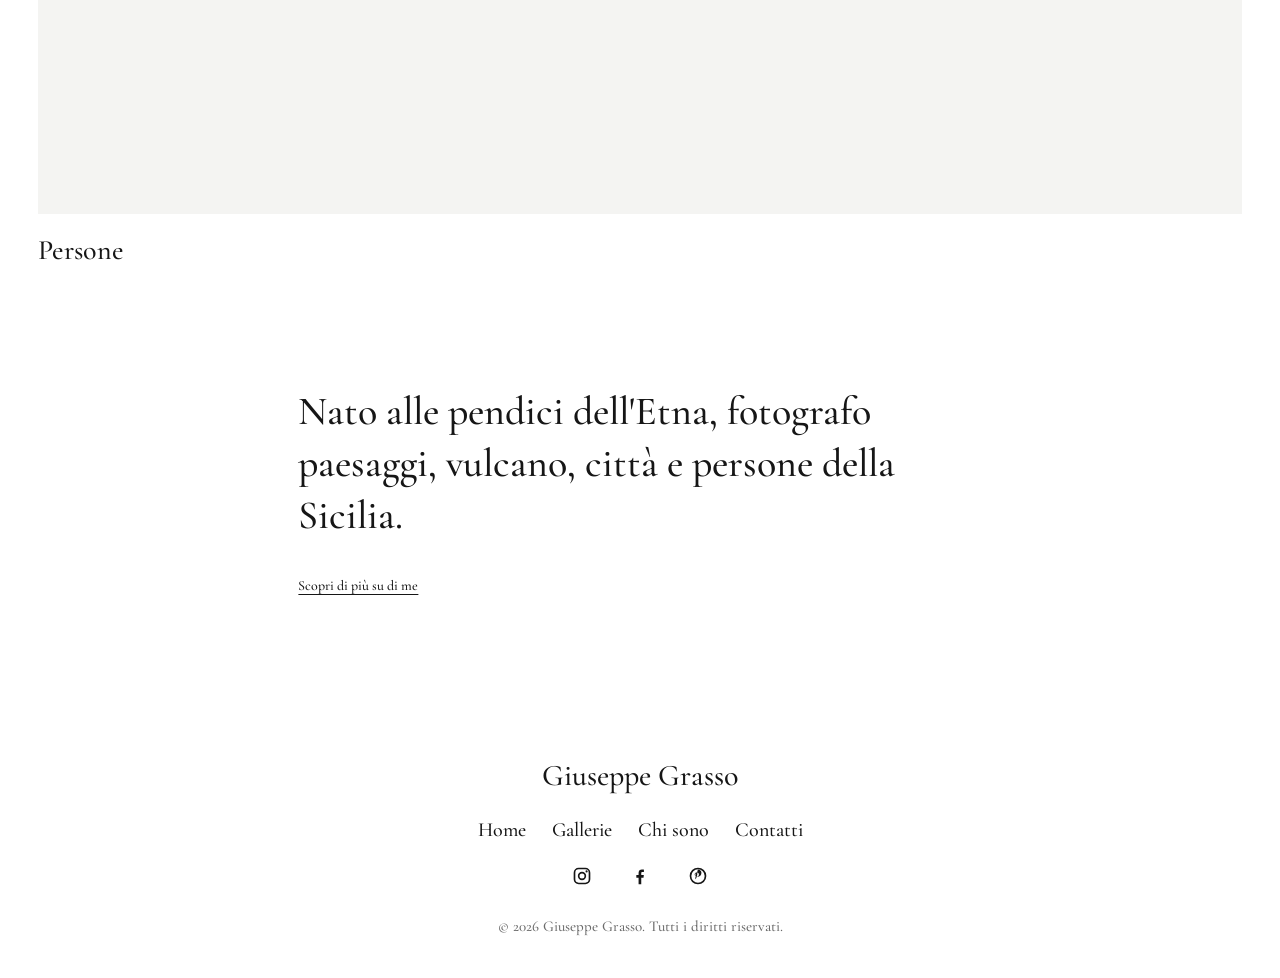
==== commit eb0e62f8: "Stile: font Cormorant Garamond, menu minuscolo, footer bianco - font come nell'esempio (Cormorant Ga" ====
--- a/index.html
+++ b/index.html
@@ -13,7 +13,7 @@
   <meta property="og:image" content="https://peppegrasso.it/images/portfolio/paesaggio/big_72.jpg">
   <link rel="preconnect" href="https://fonts.googleapis.com">
   <link rel="preconnect" href="https://fonts.gstatic.com" crossorigin>
-  <link href="https://fonts.googleapis.com/css2?family=Italiana&family=Lato:wght@300;400;700&display=swap" rel="stylesheet">
+  <link href="https://fonts.googleapis.com/css2?family=Cormorant+Garamond:ital,wght@0,400;0,500;0,600;1,400&display=swap" rel="stylesheet">
   <link rel="stylesheet" href="css/site.css">
 </head>
 <body class="page-home">
--- a/css/site.css
+++ b/css/site.css
@@ -6,8 +6,8 @@
   --muted: #6b6b6b;
   --taupe: #6e675e;
   --taupe-text: #f5f3ef;
-  --serif: 'Italiana', 'Times New Roman', serif;
-  --sans: 'Lato', Arial, sans-serif;
+  --serif: 'Cormorant Garamond', Georgia, serif;
+  --sans: 'Cormorant Garamond', Georgia, serif;
   --gutter: clamp(16px, 3vw, 48px);
   --max: 1440px;
 }
@@ -19,7 +19,8 @@
   background: var(--bg);
   color: var(--text);
   font-family: var(--sans);
-  font-size: 17px;
+  font-size: 19px;
+  font-weight: 500;
   line-height: 1.6;
 }
 img { max-width: 100%; height: auto; display: block; }
@@ -32,19 +33,18 @@
 /* header */
 .site-header {
   display: flex; flex-wrap: wrap; align-items: center; justify-content: space-between;
-  gap: 12px 24px; padding: 20px var(--gutter); border-bottom: 1px solid var(--text);
+  gap: 12px 24px; padding: 20px var(--gutter);
 }
 .header-left { display: flex; flex-wrap: wrap; align-items: center; gap: 10px 40px; }
 .header-social { display: flex; flex-wrap: wrap; gap: 6px 22px; }
 .header-social a { font-size: 13px; text-transform: uppercase; letter-spacing: .14em; text-decoration: none; padding: 4px 0; border-bottom: 1px solid transparent; }
 .header-social a:hover { border-bottom-color: var(--text); }
-.brand { font-family: var(--serif); font-size: 30px; white-space: nowrap; text-decoration: none; letter-spacing: .5px; }
+.brand { font-family: var(--serif); font-size: 36px; font-weight: 500; white-space: nowrap; text-decoration: none; letter-spacing: .5px; }
 .site-nav { display: flex; flex-wrap: wrap; gap: 6px 22px; }
 .site-nav a {
-  font-size: 13px; text-transform: uppercase; letter-spacing: .14em; text-decoration: none;
-  padding: 4px 0; border-bottom: 1px solid transparent;
-}
-.site-nav a:hover, .site-nav a[aria-current="page"] { border-bottom-color: var(--text); }
+  font-size: 21px; text-decoration: none; padding: 4px 0;
+}
+.site-nav a:hover, .site-nav a[aria-current="page"] { text-decoration: underline; text-underline-offset: 6px; }
 
 /* layout helpers */
 main { display: block; }
@@ -129,13 +129,13 @@
 .btn:hover { background: var(--taupe); }
 
 /* footer */
-.site-footer { background: var(--taupe); color: var(--taupe-text); margin-top: 48px; }
+.site-footer { background: var(--bg); color: var(--text); margin-top: 48px; }
 .footer-inner { max-width: var(--max); margin: 0 auto; padding: 40px var(--gutter); display: flex; flex-direction: column; align-items: center; gap: 14px; text-align: center; }
-.footer-name { font-family: var(--serif); font-size: 26px; margin: 0; }
-.footer-nav, .footer-social { display: flex; flex-wrap: wrap; justify-content: center; gap: 8px 22px; margin: 0; font-size: 13px; text-transform: uppercase; letter-spacing: .12em; }
-.footer-nav a, .footer-social a { color: var(--taupe-text); text-decoration: none; }
+.footer-name { font-family: var(--serif); font-size: 30px; font-weight: 500; margin: 0; }
+.footer-nav, .footer-social { display: flex; flex-wrap: wrap; justify-content: center; gap: 8px 26px; margin: 0; font-size: 20px; }
+.footer-nav a, .footer-social a { color: var(--text); text-decoration: none; }
 .footer-nav a:hover, .footer-social a:hover { text-decoration: underline; }
-.footer-copy { margin: 8px 0 0; font-size: 12px; opacity: .8; }
+.footer-copy { margin: 8px 0 0; font-size: 15px; color: var(--muted); }
 
 /* responsive */
 @media (min-width: 720px) {
@@ -180,7 +180,7 @@
 .stack-head { margin-bottom: 48px; }
 .stack-head h2 { font-size: clamp(40px, 5vw, 64px); margin-bottom: 12px; }
 .stack-head p { color: var(--muted); font-size: 18px; margin: 0; }
-.stack-photos figure { margin: 0 0 64px; }
+.stack-photos figure { margin: 0 0 clamp(72px, 10vw, 140px); }
 .stack-photos img { width: 100%; height: auto; background: var(--grey); }
 .stack-foot {
   display: flex; flex-wrap: wrap; justify-content: space-between; align-items: center; gap: 20px;
@@ -196,7 +196,7 @@
 .grid-title { font-size: clamp(32px, 4vw, 48px); margin-top: 20px; }
 
 /* home: cinque gallerie come riquadri grandi */
-.home-grid { display: grid; grid-template-columns: 1fr 1fr; gap: 64px 28px; max-width: var(--max); margin: 56px auto 0; padding: 0 var(--gutter); }
+.home-grid { display: grid; grid-template-columns: 1fr 1fr; column-gap: clamp(32px, 5vw, 88px); row-gap: clamp(72px, 9vw, 140px); max-width: var(--max); margin: 56px auto 0; padding: 0 var(--gutter); }
 .home-grid .card { text-decoration: none; display: block; }
 .home-grid figure { margin: 0; }
 .home-grid img { width: 100%; aspect-ratio: 4 / 3; object-fit: cover; background: var(--grey); transition: opacity .3s; }
@@ -207,7 +207,7 @@
 .home-intro { max-width: 760px; margin: 112px auto 112px; padding: 0 var(--gutter); }
 .home-intro p { font-family: var(--serif); font-size: clamp(28px, 3.4vw, 40px); line-height: 1.3; margin-bottom: 28px; }
 @media (max-width: 719px) {
-  .home-grid { grid-template-columns: 1fr; gap: 48px; }
+  .home-grid { grid-template-columns: 1fr; row-gap: 72px; }
   .home-grid .card:last-child:nth-child(odd) img { aspect-ratio: 4 / 3; }
   .home-grid figcaption { font-size: 24px; }
 }
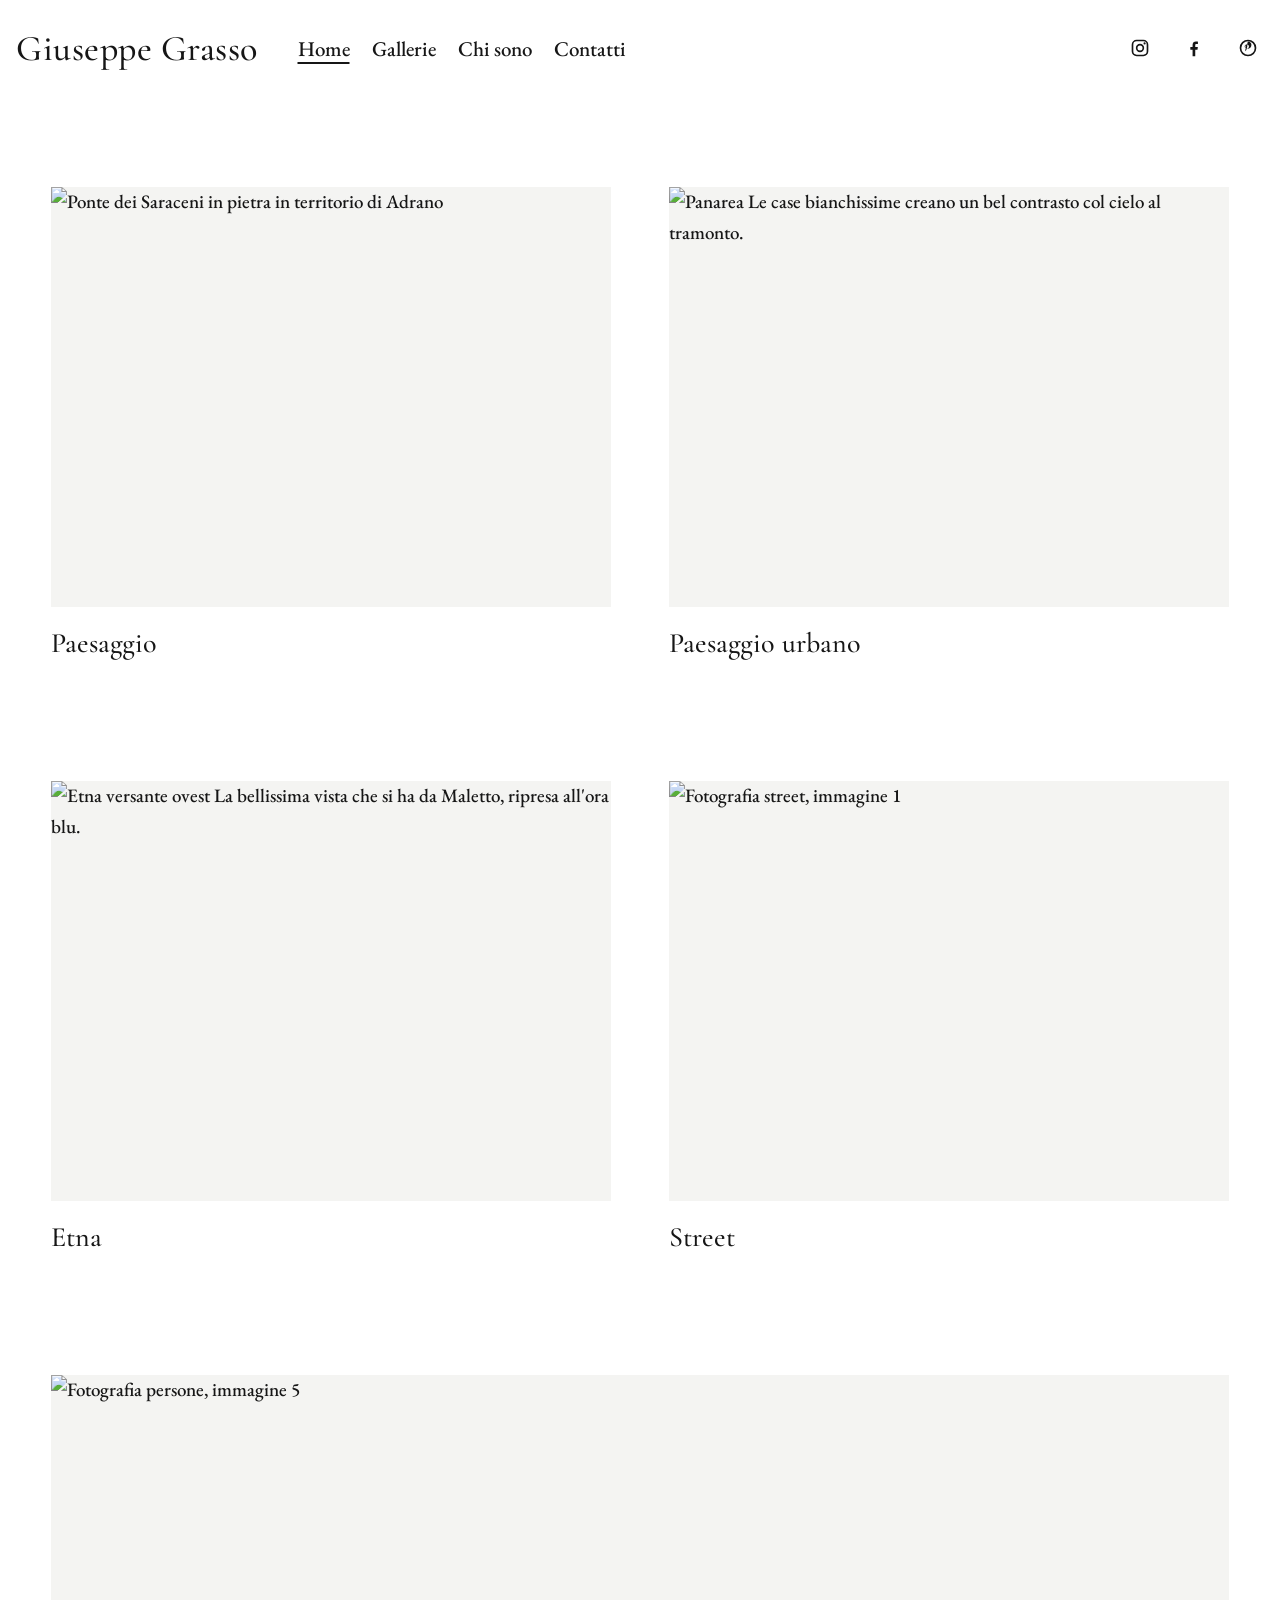
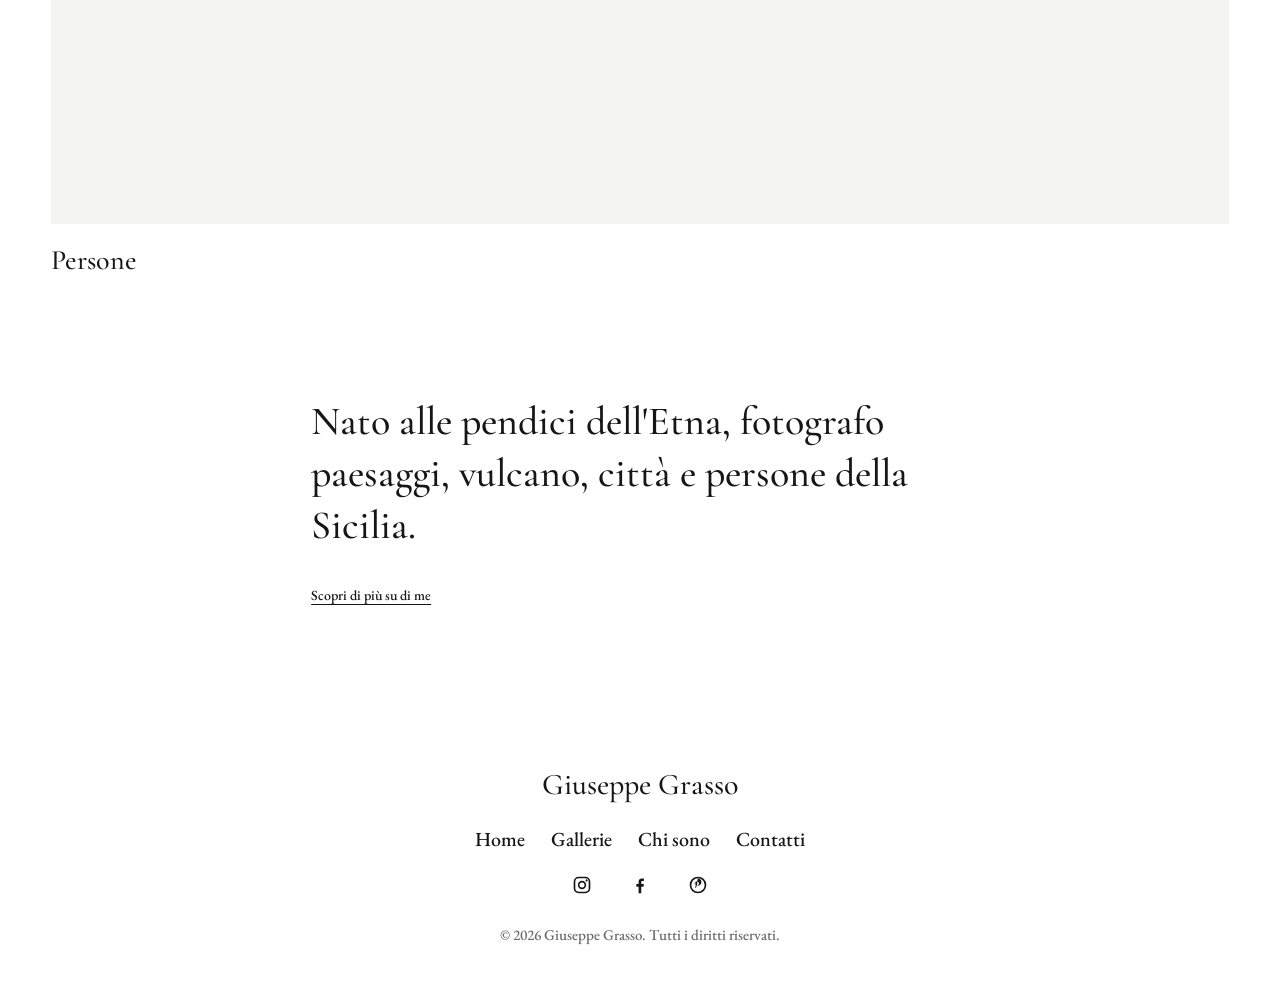
==== commit a6cf848b: "Font: EB Garamond per menu e testo Co-Authored-By: Claude Haiku 5.5 <noreply@anthropic.com> Claude-S" ====
--- a/index.html
+++ b/index.html
@@ -13,7 +13,7 @@
   <meta property="og:image" content="https://peppegrasso.it/images/portfolio/paesaggio/big_72.jpg">
   <link rel="preconnect" href="https://fonts.googleapis.com">
   <link rel="preconnect" href="https://fonts.gstatic.com" crossorigin>
-  <link href="https://fonts.googleapis.com/css2?family=Cormorant+Garamond:ital,wght@0,400;0,500;0,600;1,400&display=swap" rel="stylesheet">
+  <link href="https://fonts.googleapis.com/css2?family=Cormorant+Garamond:ital,wght@0,400;0,500;0,600;1,400&family=EB+Garamond:ital,wght@0,400;0,500;1,400&display=swap" rel="stylesheet">
   <link rel="stylesheet" href="css/site.css">
 </head>
 <body class="page-home">
--- a/css/site.css
+++ b/css/site.css
@@ -7,9 +7,9 @@
   --taupe: #6e675e;
   --taupe-text: #f5f3ef;
   --serif: 'Cormorant Garamond', Georgia, serif;
-  --sans: 'Cormorant Garamond', Georgia, serif;
-  --gutter: clamp(16px, 3vw, 48px);
-  --max: 1440px;
+  --sans: 'EB Garamond', 'Cormorant Garamond', Georgia, serif;
+  --gutter: clamp(24px, 4vw, 96px);
+  --max: 1920px;
 }
 * { box-sizing: border-box; }
 [hidden] { display: none !important; }
@@ -33,7 +33,7 @@
 /* header */
 .site-header {
   display: flex; flex-wrap: wrap; align-items: center; justify-content: space-between;
-  gap: 12px 24px; padding: 20px var(--gutter);
+  gap: 12px 24px; padding: 20px clamp(16px, 1.2vw, 28px);
 }
 .header-left { display: flex; flex-wrap: wrap; align-items: center; gap: 10px 40px; }
 .header-social { display: flex; flex-wrap: wrap; gap: 6px 22px; }
@@ -176,7 +176,7 @@
 .genre-nav { display: flex; flex-wrap: wrap; gap: 8px; margin-top: 24px; }
 .genre-nav .chip { text-decoration: none; display: inline-block; }
 .genre-nav .chip.is-active { background: var(--text); color: #fff; }
-.stack { max-width: 1200px; margin: 0 auto; padding: 48px var(--gutter) 0; }
+.stack { max-width: 1400px; margin: 0 auto; padding: 48px var(--gutter) 0; }
 .stack-head { margin-bottom: 48px; }
 .stack-head h2 { font-size: clamp(40px, 5vw, 64px); margin-bottom: 12px; }
 .stack-head p { color: var(--muted); font-size: 18px; margin: 0; }
@@ -196,7 +196,7 @@
 .grid-title { font-size: clamp(32px, 4vw, 48px); margin-top: 20px; }
 
 /* home: cinque gallerie come riquadri grandi */
-.home-grid { display: grid; grid-template-columns: 1fr 1fr; column-gap: clamp(32px, 5vw, 88px); row-gap: clamp(72px, 9vw, 140px); max-width: var(--max); margin: 56px auto 0; padding: 0 var(--gutter); }
+.home-grid { display: grid; grid-template-columns: 1fr 1fr; column-gap: clamp(32px, 4.5vw, 96px); row-gap: clamp(80px, 9vw, 160px); max-width: var(--max); margin: clamp(56px, 7vw, 130px) auto 0; padding: 0 var(--gutter); }
 .home-grid .card { text-decoration: none; display: block; }
 .home-grid figure { margin: 0; }
 .home-grid img { width: 100%; aspect-ratio: 4 / 3; object-fit: cover; background: var(--grey); transition: opacity .3s; }
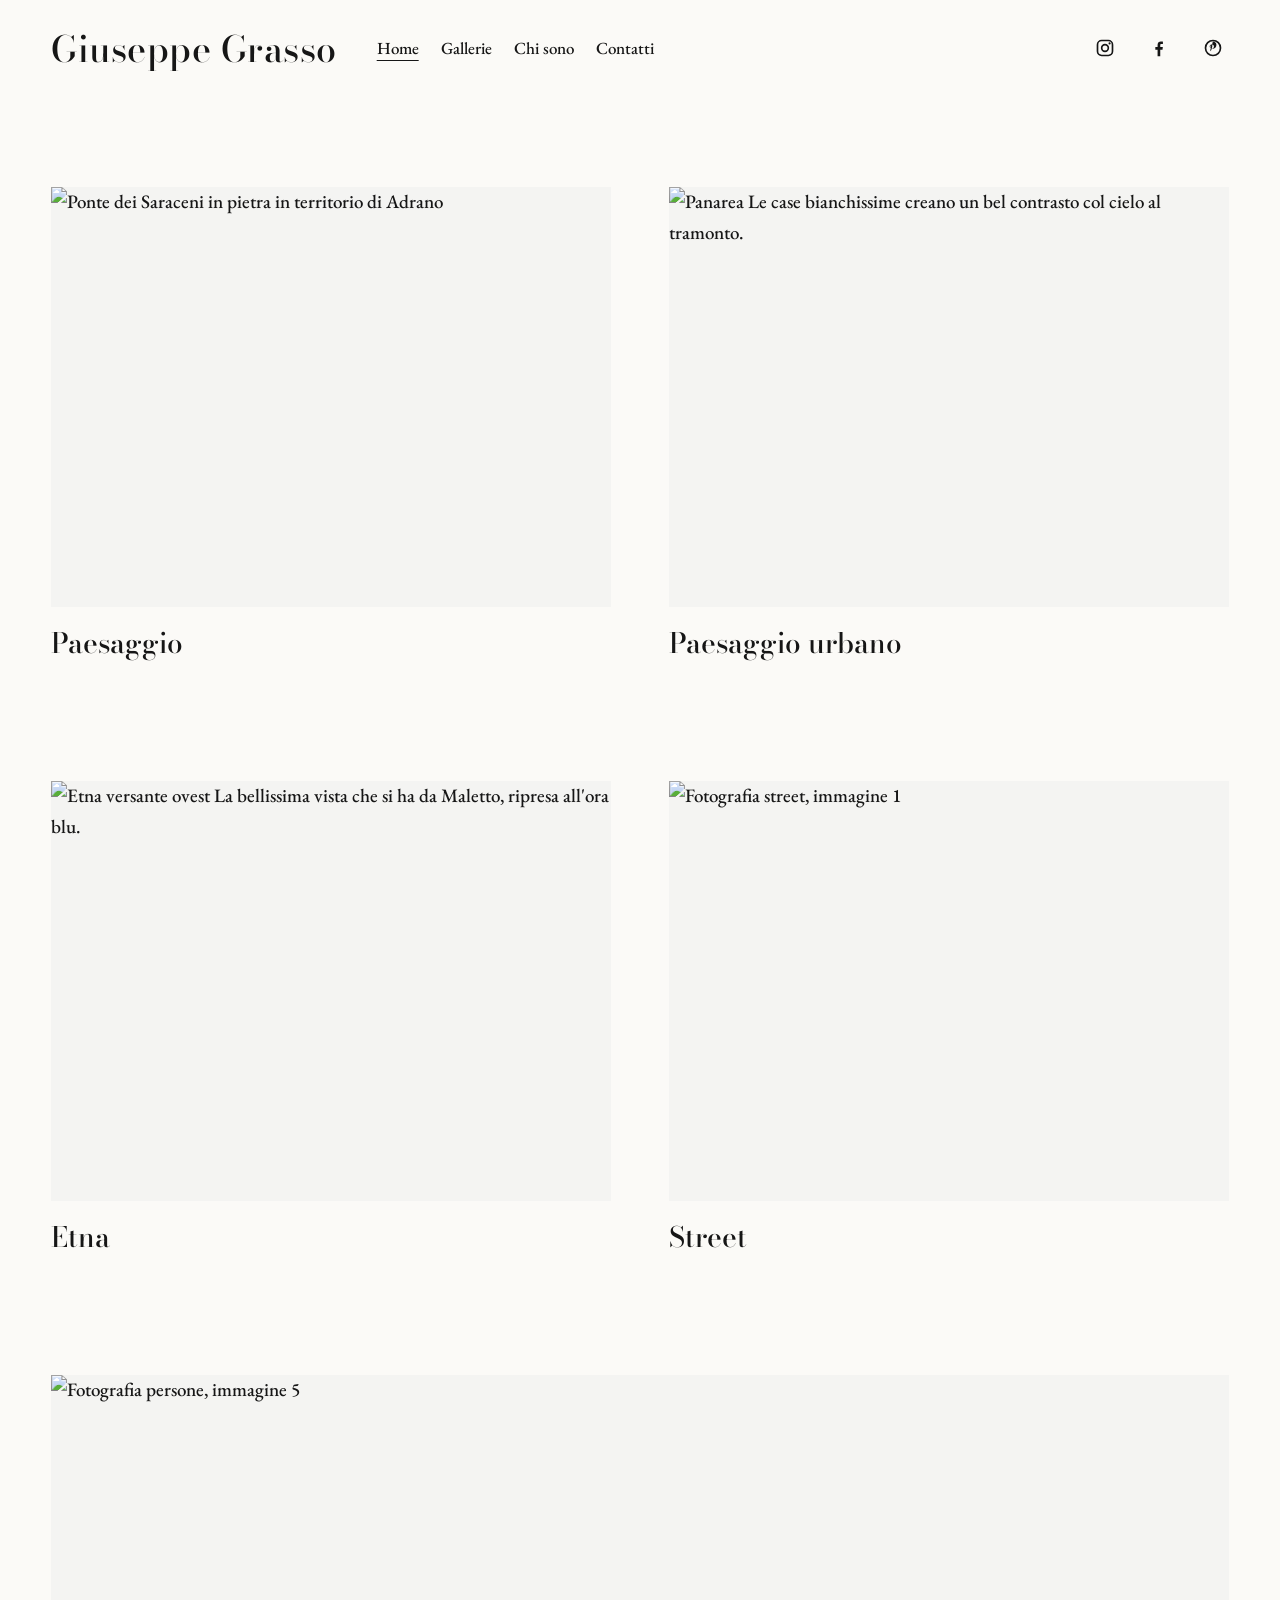
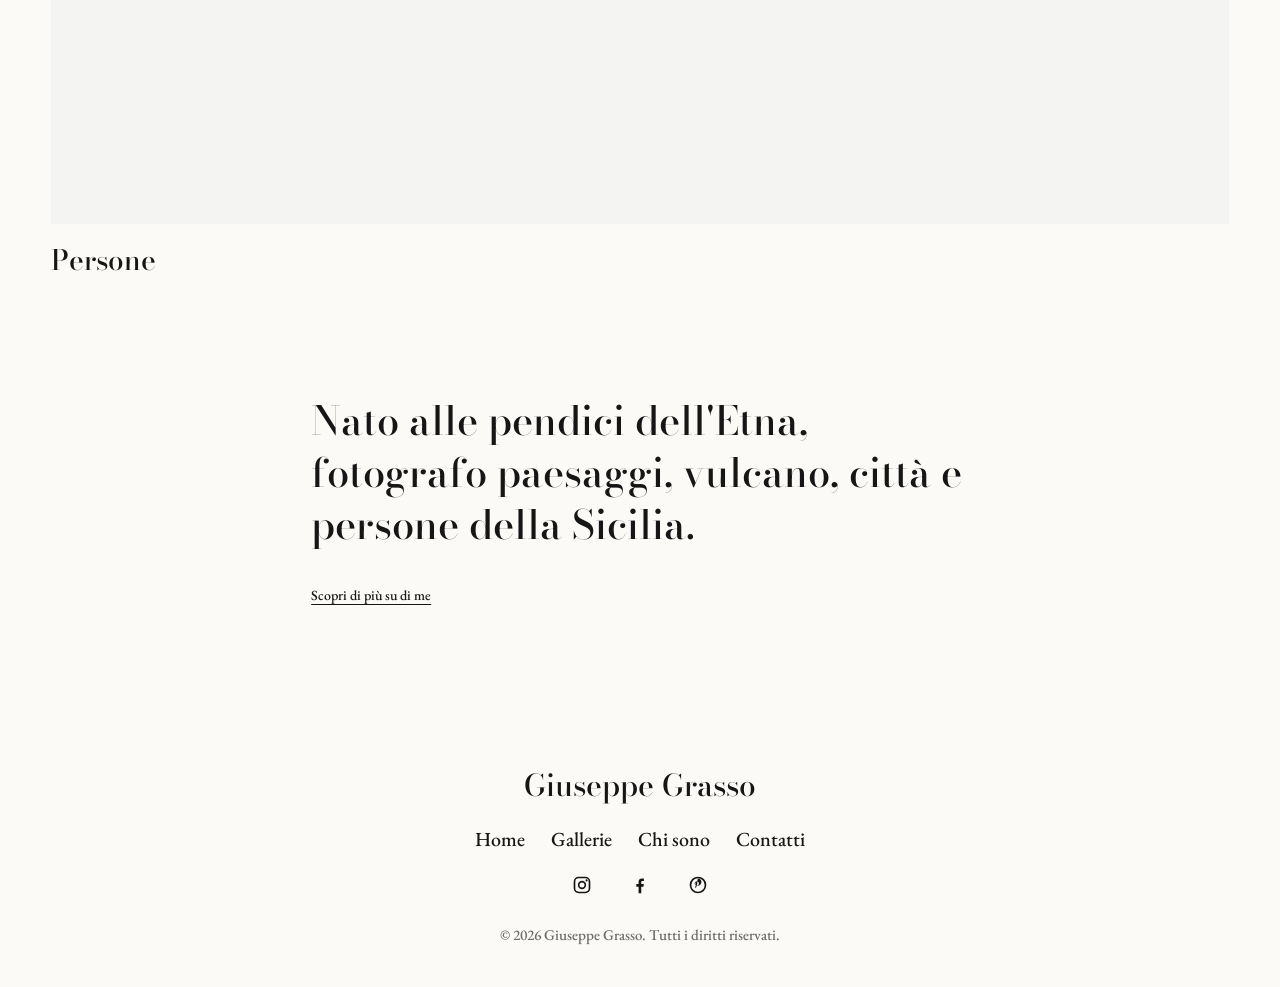
==== commit 1ab1f554: "Titoli in Bodoni Moda al posto di Cormorant Garamond Co-Authored-By: Claude Haiku 5.5 <noreply@anthr" ====
--- a/index.html
+++ b/index.html
@@ -13,7 +13,7 @@
   <meta property="og:image" content="https://peppegrasso.it/images/portfolio/paesaggio/big_72.jpg">
   <link rel="preconnect" href="https://fonts.googleapis.com">
   <link rel="preconnect" href="https://fonts.gstatic.com" crossorigin>
-  <link href="https://fonts.googleapis.com/css2?family=Cormorant+Garamond:ital,wght@0,400;0,500;0,600;1,400&family=EB+Garamond:ital,wght@0,400;0,500;1,400&display=swap" rel="stylesheet">
+  <link href="https://fonts.googleapis.com/css2?family=Bodoni+Moda:ital,wght@0,400;0,500;0,600;1,400&family=EB+Garamond:ital,wght@0,400;0,500;1,400&display=swap" rel="stylesheet">
   <link rel="stylesheet" href="css/site.css">
 </head>
 <body class="page-home">
--- a/css/site.css
+++ b/css/site.css
@@ -1,13 +1,13 @@
 /* Giuseppe Grasso – prototipo fase 3 */
 :root {
-  --bg: #ffffff;
+  --bg: #fbfaf7;
   --grey: #f4f4f2;
   --text: #161616;
   --muted: #6b6b6b;
   --taupe: #6e675e;
   --taupe-text: #f5f3ef;
-  --serif: 'Cormorant Garamond', Georgia, serif;
-  --sans: 'EB Garamond', 'Cormorant Garamond', Georgia, serif;
+  --serif: 'Bodoni Moda', Georgia, serif;
+  --sans: 'EB Garamond', 'Bodoni Moda', Georgia, serif;
   --gutter: clamp(24px, 4vw, 96px);
   --max: 1920px;
 }
@@ -33,7 +33,7 @@
 /* header */
 .site-header {
   display: flex; flex-wrap: wrap; align-items: center; justify-content: space-between;
-  gap: 12px 24px; padding: 20px clamp(16px, 1.2vw, 28px);
+  gap: 12px 24px; padding: 20px var(--gutter);
 }
 .header-left { display: flex; flex-wrap: wrap; align-items: center; gap: 10px 40px; }
 .header-social { display: flex; flex-wrap: wrap; gap: 6px 22px; }
@@ -42,7 +42,7 @@
 .brand { font-family: var(--serif); font-size: 36px; font-weight: 500; white-space: nowrap; text-decoration: none; letter-spacing: .5px; }
 .site-nav { display: flex; flex-wrap: wrap; gap: 6px 22px; }
 .site-nav a {
-  font-size: 21px; text-decoration: none; padding: 4px 0;
+  font-size: 17px; text-decoration: none; padding: 4px 0;
 }
 .site-nav a:hover, .site-nav a[aria-current="page"] { text-decoration: underline; text-underline-offset: 6px; }
 
@@ -89,14 +89,15 @@
 
 /* lightbox */
 .lb {
-  position: fixed; inset: 0; z-index: 50; background: rgba(12,12,12,.94);
-  display: flex; align-items: center; justify-content: center; padding: 56px 56px 40px;
+  position: fixed; inset: 0; z-index: 50; background: rgba(251,250,247,.9);
+  backdrop-filter: blur(3px); -webkit-backdrop-filter: blur(3px);
+  display: flex; align-items: center; justify-content: center; padding: 56px 72px 40px;
 }
 .lb figure { margin: 0; max-width: 100%; max-height: 100%; text-align: center; }
-.lb img { max-width: 100%; max-height: calc(100vh - 120px); margin: 0 auto; object-fit: contain; }
-.lb figcaption { color: #ddd; font-size: 14px; margin-top: 10px; min-height: 1.4em; }
+.lb img { max-width: 100%; max-height: calc(100vh - 120px); margin: 0 auto; object-fit: contain; box-shadow: none; }
+.lb figcaption { color: var(--muted); font-size: 14px; margin-top: 10px; min-height: 1.4em; }
 .lb button {
-  position: absolute; background: transparent; border: 0; color: #fff; cursor: pointer;
+  position: absolute; background: transparent; border: 0; color: var(--text); cursor: pointer;
   font-size: 40px; line-height: 1; padding: 8px 14px; font-family: var(--sans);
 }
 .lb-close { top: 8px; right: 8px; font-size: 36px; }
@@ -176,6 +177,7 @@
 .genre-nav { display: flex; flex-wrap: wrap; gap: 8px; margin-top: 24px; }
 .genre-nav .chip { text-decoration: none; display: inline-block; }
 .genre-nav .chip.is-active { background: var(--text); color: #fff; }
+.gallery-head { max-width: 1400px; }
 .stack { max-width: 1400px; margin: 0 auto; padding: 48px var(--gutter) 0; }
 .stack-head { margin-bottom: 48px; }
 .stack-head h2 { font-size: clamp(40px, 5vw, 64px); margin-bottom: 12px; }
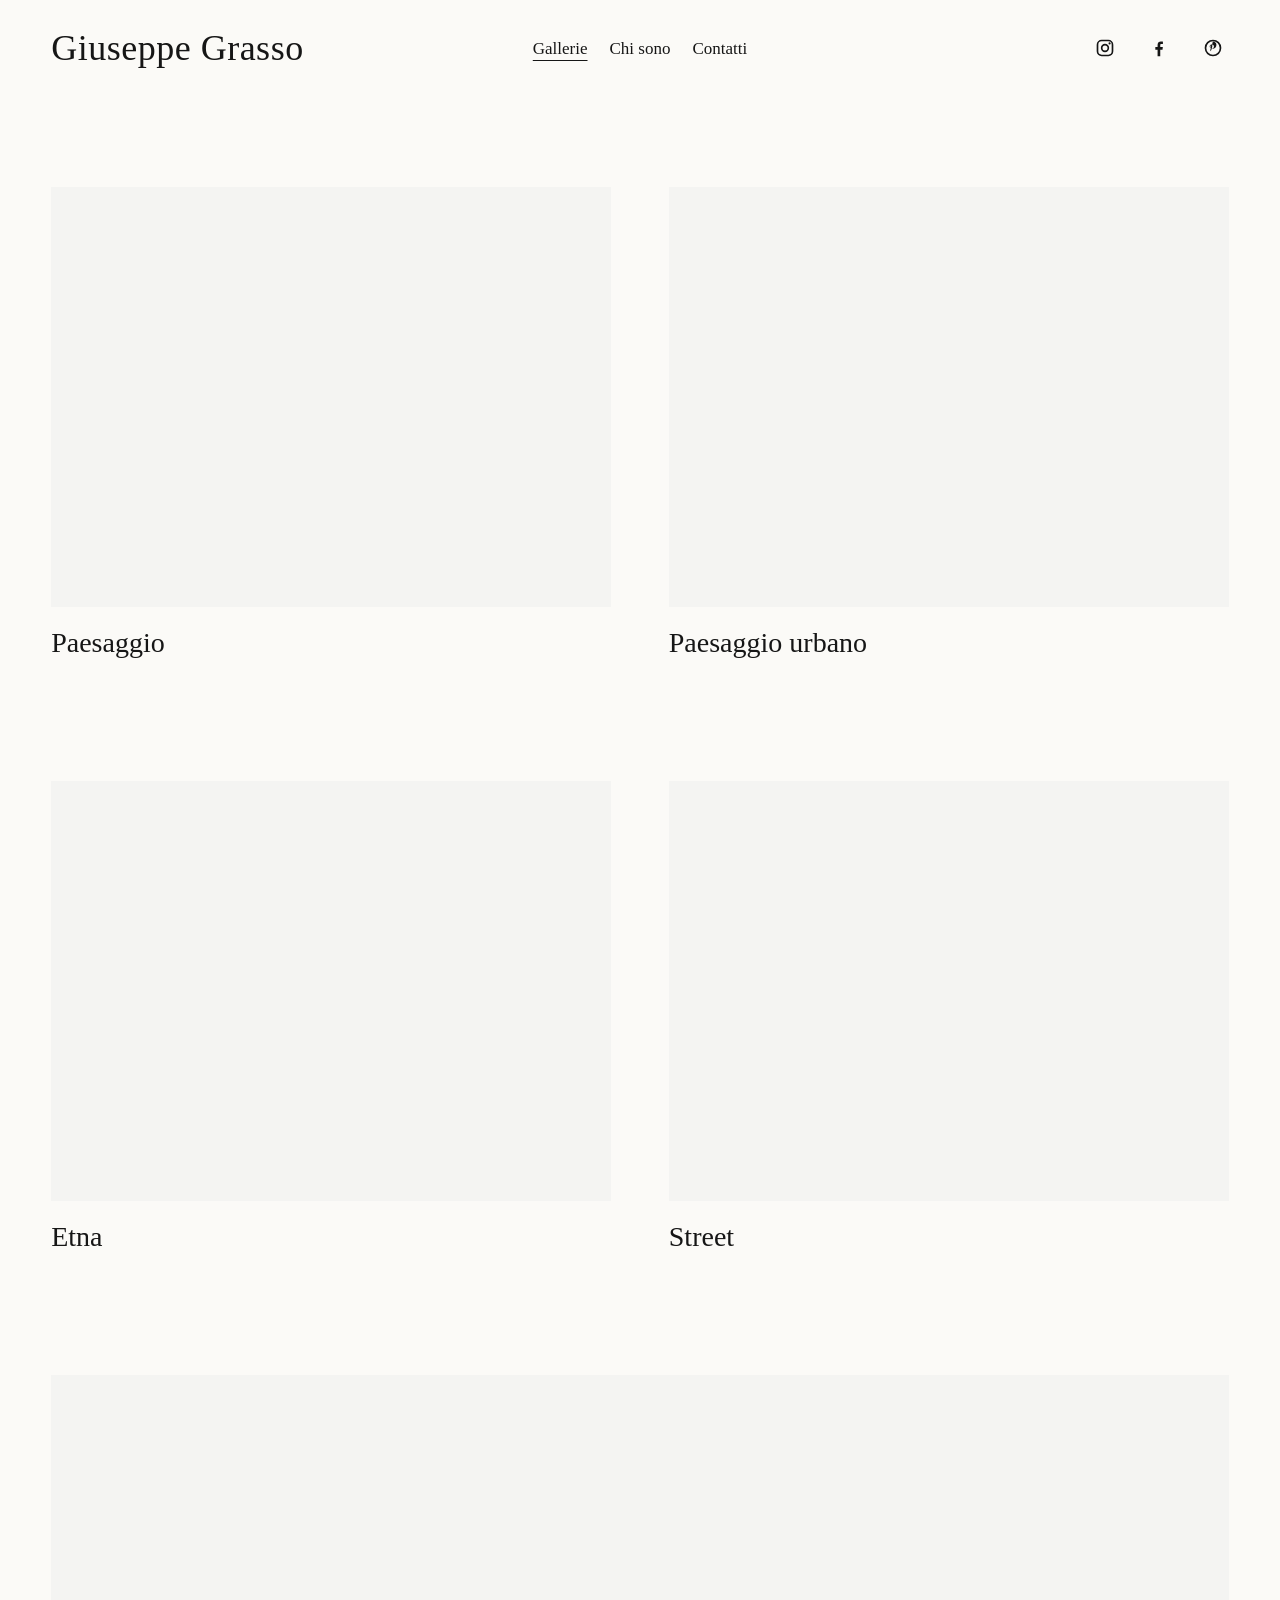
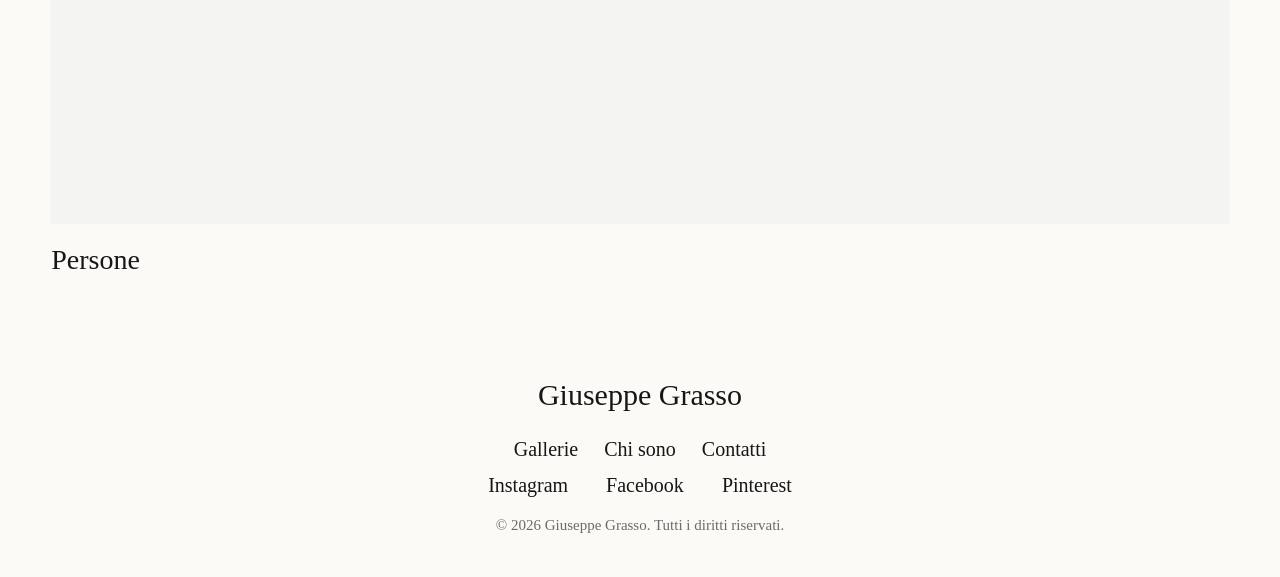
==== commit 153816d1: "Eliminata la pagina Home: il sito si apre sulle Gallerie Co-Authored-By: Claude Haiku 5.5 <noreply@a" ====
--- a/index.html
+++ b/index.html
@@ -3,90 +3,11 @@
 <head>
   <meta charset="utf-8">
   <meta name="viewport" content="width=device-width, initial-scale=1">
-  <title>Giuseppe Grasso – Fotografia di paesaggio, Etna e street photography</title>
-  <meta name="description" content="Portfolio fotografico di Giuseppe Grasso: paesaggi della Sicilia, Etna, street photography e ritratti.">
-  <link rel="canonical" href="https://peppegrasso.it/">
-  <meta property="og:type" content="website">
-  <meta property="og:title" content="Giuseppe Grasso – Fotografia di paesaggio, Etna e street photography">
-  <meta property="og:description" content="Portfolio fotografico di Giuseppe Grasso: paesaggi della Sicilia, Etna, street photography e ritratti.">
-  <meta property="og:url" content="https://peppegrasso.it/">
-  <meta property="og:image" content="https://peppegrasso.it/images/portfolio/paesaggio/big_72.jpg">
-  <link rel="preconnect" href="https://fonts.googleapis.com">
-  <link rel="preconnect" href="https://fonts.gstatic.com" crossorigin>
-  <link href="https://fonts.googleapis.com/css2?family=Bodoni+Moda:ital,wght@0,400;0,500;0,600;1,400&family=EB+Garamond:ital,wght@0,400;0,500;1,400&display=swap" rel="stylesheet">
-  <link rel="stylesheet" href="css/site.css">
+  <title>Giuseppe Grasso – Gallerie</title>
+  <meta http-equiv="refresh" content="0; url=gallerie.html">
+  <link rel="canonical" href="https://peppegrasso.it/gallerie.html">
 </head>
-<body class="page-home">
-<header class="site-header">
-  <div class="header-left">
-    <a class="brand" href="index.html">Giuseppe Grasso</a>
-    <nav class="site-nav" aria-label="Principale">
-      <a href="index.html" aria-current="page">Home</a>
-      <a href="gallerie.html">Gallerie</a>
-      <a href="chi-sono.html">Chi sono</a>
-      <a href="contatti.html">Contatti</a>
-    </nav>
-  </div>
-  <nav class="header-social" aria-label="Social">
-    <a href="https://www.instagram.com/giuseppegrasso.me/" rel="noopener" aria-label="Instagram" title="Instagram"><svg viewBox="0 0 24 24" width="20" height="20" aria-hidden="true" focusable="false"><rect x="3" y="3" width="18" height="18" rx="5" fill="none" stroke="currentColor" stroke-width="2"/><circle cx="12" cy="12" r="4" fill="none" stroke="currentColor" stroke-width="2"/><circle cx="17.5" cy="6.5" r="1.3" fill="currentColor"/></svg></a>
-    <a href="https://www.facebook.com/peppegrasso" rel="noopener" aria-label="Facebook" title="Facebook"><svg viewBox="0 0 24 24" width="20" height="20" aria-hidden="true" focusable="false"><path fill="currentColor" d="M13.5 22v-8h2.7l.4-3.2h-3.1V8.8c0-.9.3-1.5 1.6-1.5h1.6V4.4c-.3 0-1.3-.1-2.4-.1-2.4 0-4 1.4-4 4.1v2.4H7.6V14h2.7v8z"/></svg></a>
-    <a href="https://www.pinterest.it/giuseppegrasso/boards/" rel="noopener" aria-label="Pinterest" title="Pinterest"><svg viewBox="0 0 24 24" width="20" height="20" aria-hidden="true" focusable="false"><circle cx="12" cy="12" r="9" fill="none" stroke="currentColor" stroke-width="2"/><path fill="currentColor" d="M11 7.5c-1.9 0-3 1.3-3 2.8 0 .8.3 1.4.9 1.7.1 0 .2 0 .2-.1l.1-.4c0-.1 0-.2-.1-.3-.2-.2-.3-.5-.3-.9 0-1.2.9-2.3 2.3-2.3 1.3 0 2 .8 2 1.8 0 1.4-.6 2.5-1.5 2.5-.5 0-.9-.4-.8-1 .2-.7.5-1.5.5-2 0-.5-.3-.9-.8-.9-.6 0-1.1.6-1.1 1.5 0 .5.2.9.2.9l-.7 3c-.2.9 0 2 0 2.1h.1c.1-.1.9-1.1 1.2-2.1l.5-1.9c.2.5.9.9 1.7.9 2.2 0 3.7-2 3.7-4.7 0-2-1.7-3.9-4.3-3.9z"/></svg></a>
-  </nav>
-</header>
-<main>
-  <section class="home-grid" aria-label="Gallerie">
-    <a class="card" href="gallerie.html#paesaggio">
-      <figure>
-        <img src="images/portfolio/paesaggio/big_55.jpg" alt="Ponte dei Saraceni in pietra in territorio di Adrano" loading="lazy" decoding="async">
-        <figcaption>Paesaggio</figcaption>
-      </figure>
-    </a>
-    <a class="card" href="gallerie.html#paesaggio-urbano">
-      <figure>
-        <img src="images/portfolio/paesaggio-urbano/big_43.jpg" alt="Panarea Le case bianchissime creano un bel contrasto col cielo al tramonto." loading="lazy" decoding="async">
-        <figcaption>Paesaggio urbano</figcaption>
-      </figure>
-    </a>
-    <a class="card" href="gallerie.html#etna">
-      <figure>
-        <img src="images/portfolio/etna/big_36.jpg" alt="Etna versante ovest La bellissima vista che si ha da Maletto, ripresa all&#x27;ora blu." loading="lazy" decoding="async">
-        <figcaption>Etna</figcaption>
-      </figure>
-    </a>
-    <a class="card" href="gallerie.html#street">
-      <figure>
-        <img src="images/portfolio/street/big_97.jpg" alt="Fotografia street, immagine 1" loading="lazy" decoding="async">
-        <figcaption>Street</figcaption>
-      </figure>
-    </a>
-    <a class="card" href="gallerie.html#persone">
-      <figure>
-        <img src="images/portfolio/persone/big_71.jpg" alt="Fotografia persone, immagine 5" loading="lazy" decoding="async">
-        <figcaption>Persone</figcaption>
-      </figure>
-    </a>
-  </section>
-  <section class="home-intro">
-    <p>Nato alle pendici dell'Etna, fotografo paesaggi, vulcano, città e persone della Sicilia.</p>
-    <a class="btn-link" href="chi-sono.html">Scopri di più su di me</a>
-  </section>
-</main>
-<footer class="site-footer">
-  <div class="footer-inner">
-    <p class="footer-name">Giuseppe Grasso</p>
-    <nav class="footer-nav" aria-label="Footer">
-      <a href="index.html">Home</a>
-      <a href="gallerie.html">Gallerie</a>
-      <a href="chi-sono.html">Chi sono</a>
-      <a href="contatti.html">Contatti</a>
-    </nav>
-    <p class="footer-social">
-      <a href="https://www.instagram.com/giuseppegrasso.me/" rel="noopener" aria-label="Instagram" title="Instagram"><svg viewBox="0 0 24 24" width="20" height="20" aria-hidden="true" focusable="false"><rect x="3" y="3" width="18" height="18" rx="5" fill="none" stroke="currentColor" stroke-width="2"/><circle cx="12" cy="12" r="4" fill="none" stroke="currentColor" stroke-width="2"/><circle cx="17.5" cy="6.5" r="1.3" fill="currentColor"/></svg></a>
-      <a href="https://www.facebook.com/peppegrasso" rel="noopener" aria-label="Facebook" title="Facebook"><svg viewBox="0 0 24 24" width="20" height="20" aria-hidden="true" focusable="false"><path fill="currentColor" d="M13.5 22v-8h2.7l.4-3.2h-3.1V8.8c0-.9.3-1.5 1.6-1.5h1.6V4.4c-.3 0-1.3-.1-2.4-.1-2.4 0-4 1.4-4 4.1v2.4H7.6V14h2.7v8z"/></svg></a>
-      <a href="https://www.pinterest.it/giuseppegrasso/boards/" rel="noopener" aria-label="Pinterest" title="Pinterest"><svg viewBox="0 0 24 24" width="20" height="20" aria-hidden="true" focusable="false"><circle cx="12" cy="12" r="9" fill="none" stroke="currentColor" stroke-width="2"/><path fill="currentColor" d="M11 7.5c-1.9 0-3 1.3-3 2.8 0 .8.3 1.4.9 1.7.1 0 .2 0 .2-.1l.1-.4c0-.1 0-.2-.1-.3-.2-.2-.3-.5-.3-.9 0-1.2.9-2.3 2.3-2.3 1.3 0 2 .8 2 1.8 0 1.4-.6 2.5-1.5 2.5-.5 0-.9-.4-.8-1 .2-.7.5-1.5.5-2 0-.5-.3-.9-.8-.9-.6 0-1.1.6-1.1 1.5 0 .5.2.9.2.9l-.7 3c-.2.9 0 2 0 2.1h.1c.1-.1.9-1.1 1.2-2.1l.5-1.9c.2.5.9.9 1.7.9 2.2 0 3.7-2 3.7-4.7 0-2-1.7-3.9-4.3-3.9z"/></svg></a>
-    </p>
-    <p class="footer-copy">&copy; 2026 Giuseppe Grasso. Tutti i diritti riservati.</p>
-  </div>
-</footer>
+<body>
+  <p>Reindirizzamento alle <a href="gallerie.html">gallerie</a>…</p>
 </body>
 </html>
